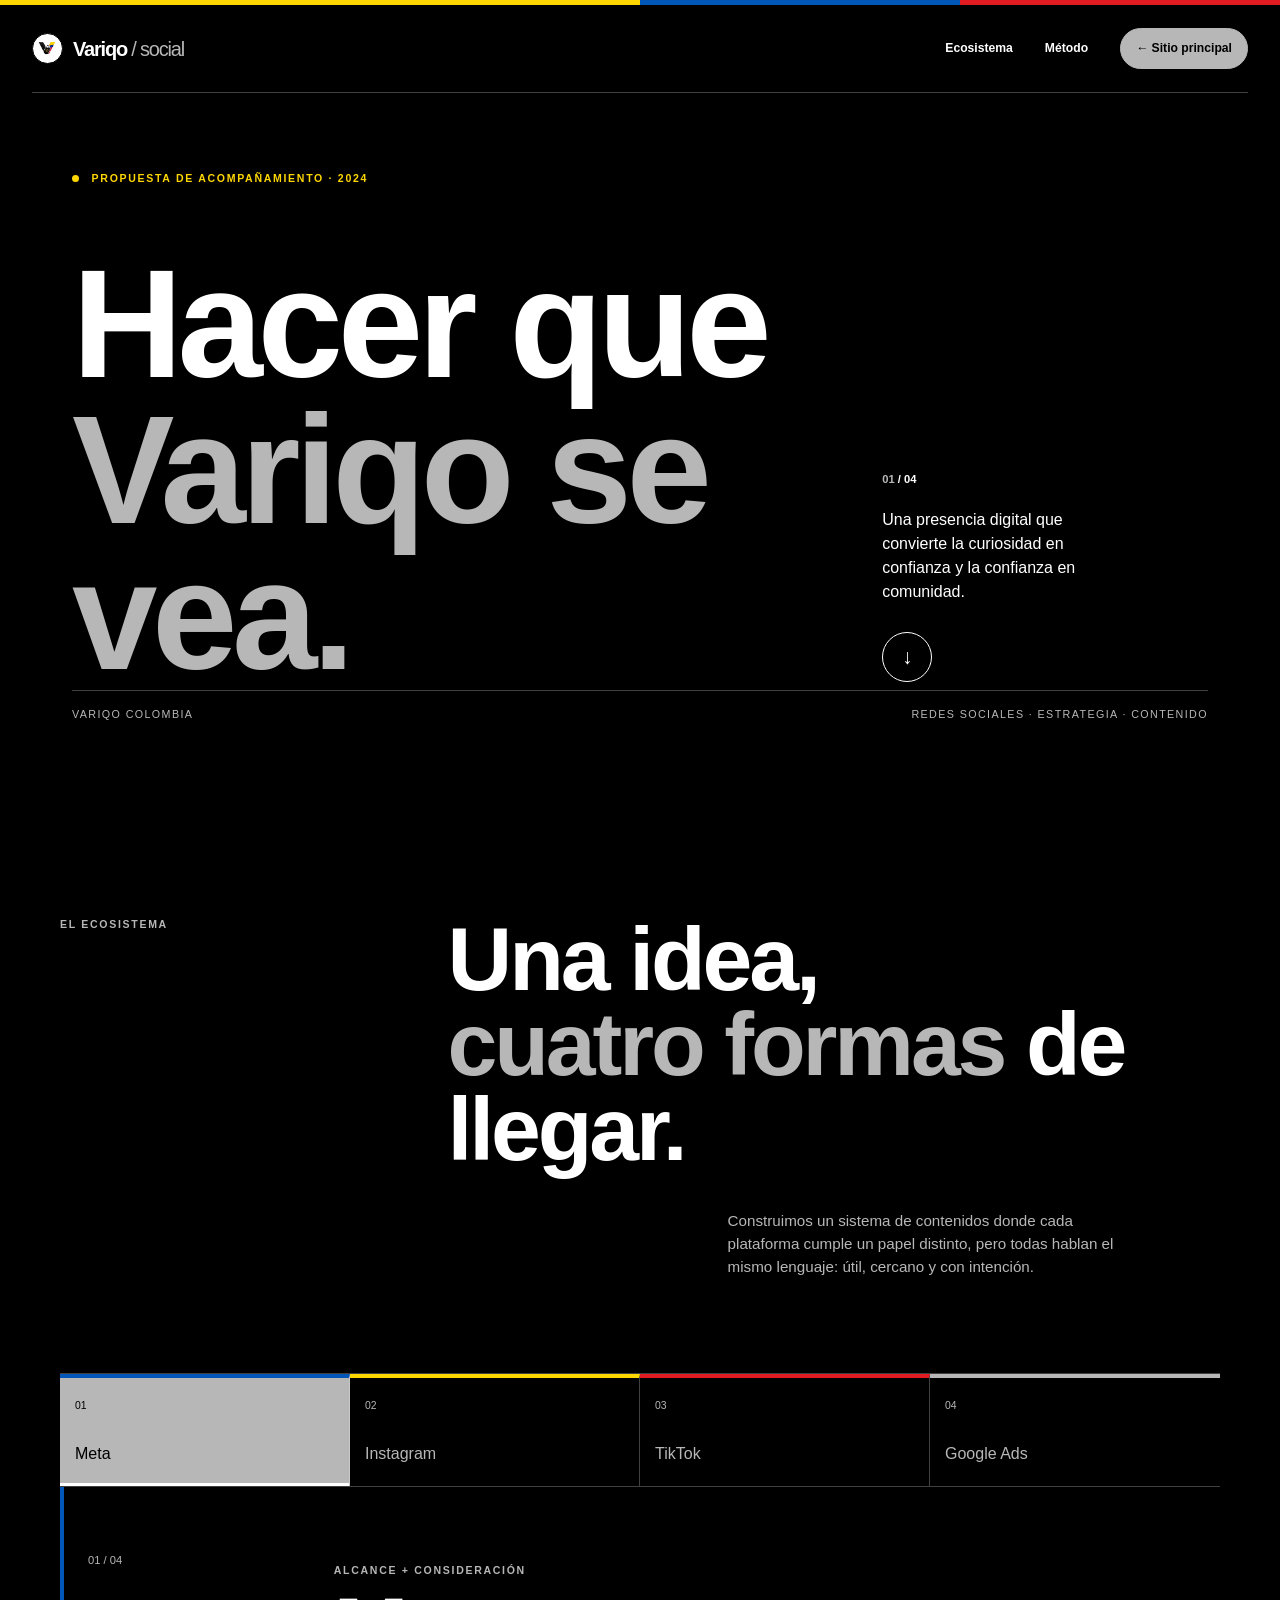
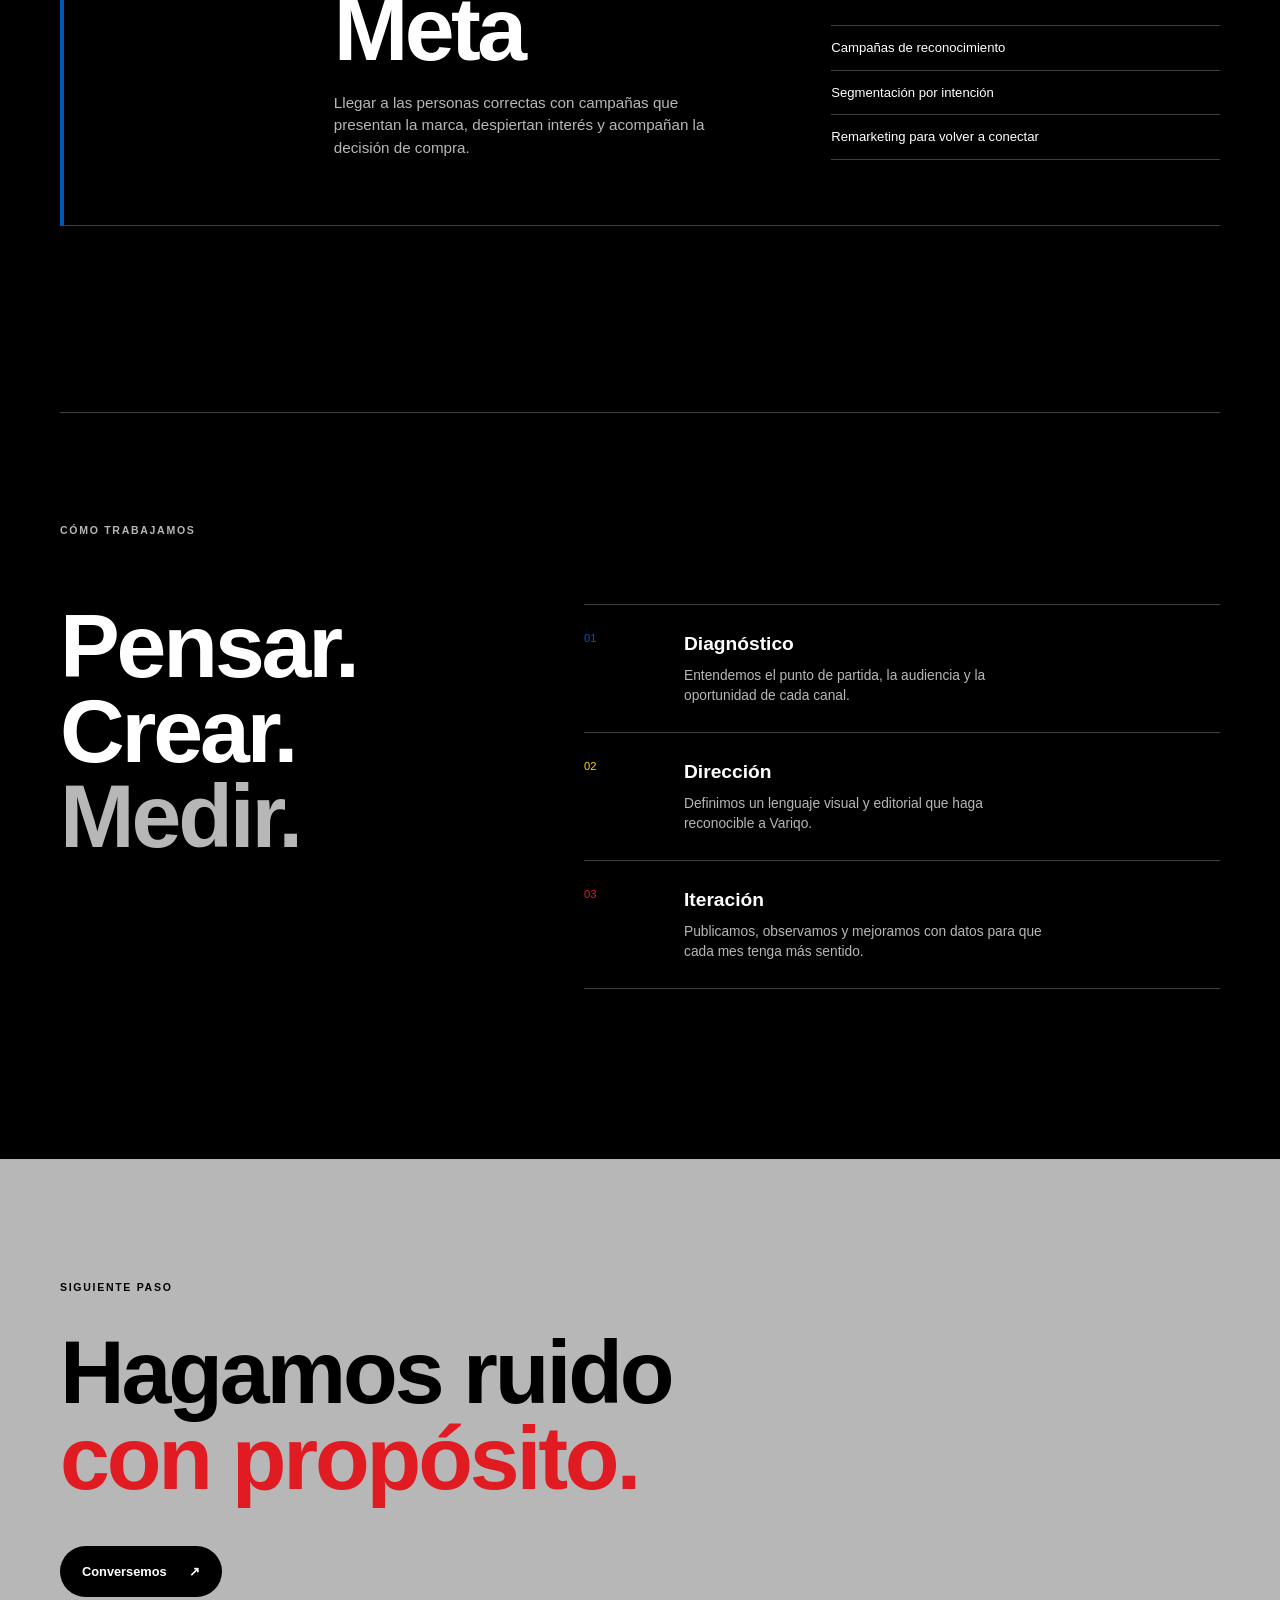
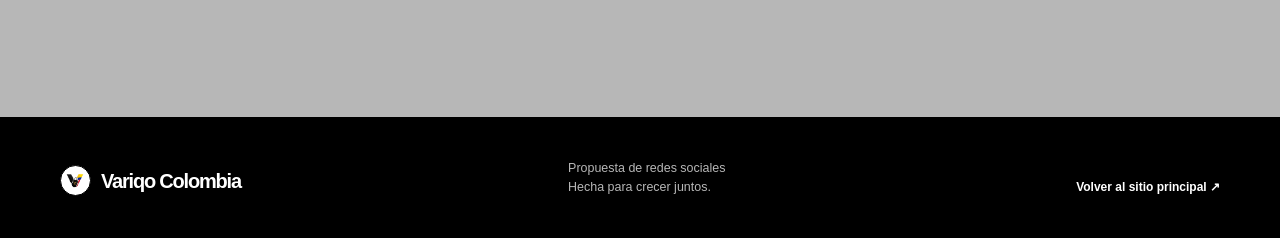
==== propuesta-redes.html @ a7057518 "Revert "Finalize proposal typography" This reverts commit 36be9c412d075347d4b296f5f438fb70871985b2." ====
<!doctype html>
<html lang="es">
  <head>
    <meta charset="UTF-8" />
    <meta name="viewport" content="width=device-width, initial-scale=1.0" />
    <meta name="description" content="Propuesta de redes sociales para Variqo Colombia: una presencia digital conectada, medible y hecha para crecer." />
    <meta name="theme-color" content="#000000" />
    <title>Propuesta de redes | Variqo Colombia</title>
    <link rel="stylesheet" href="propuesta-redes.css" />
  </head>
  <body>
    <header class="proposal-header">
      <a class="proposal-brand" href="index.html" aria-label="Volver a Variqo Colombia">
        <span class="brand-mark" aria-hidden="true"><img src="assets/variqo-logo-clean.png" alt="" /></span>
        <span>Variqo <span class="brand-muted">/ social</span></span>
      </a>
      <nav aria-label="Navegación de la propuesta">
        <a href="#ecosistema">Ecosistema</a>
        <a href="#metodo">Método</a>
        <a class="header-back" href="index.html"><span aria-hidden="true">←</span> Sitio principal</a>
      </nav>
    </header>

    <main>
      <section class="proposal-hero" aria-labelledby="proposal-title">
        <div class="hero-kicker"><span class="dot" aria-hidden="true"></span> Propuesta de acompañamiento · 2024</div>
        <div class="hero-grid">
          <div>
            <h1 id="proposal-title">Hacer que<br /><em>Variqo se vea.</em></h1>
          </div>
          <div class="hero-intro">
            <p class="hero-index">01 <span>/ 04</span></p>
            <p>Una presencia digital que convierte la curiosidad en confianza y la confianza en comunidad.</p>
            <a class="circle-link" href="#ecosistema" aria-label="Ver el ecosistema de canales"><span aria-hidden="true">↓</span></a>
          </div>
        </div>
        <div class="hero-foot">
          <p>Variqo Colombia</p>
          <p>Redes sociales · Estrategia · Contenido</p>
        </div>
      </section>

      <section class="statement section-wrap" id="ecosistema" aria-labelledby="ecosistema-title">
        <div class="section-label">El ecosistema</div>
        <div class="statement-copy">
          <h2 id="ecosistema-title">Una idea,<br /><em>cuatro formas</em> de llegar.</h2>
          <p>Construimos un sistema de contenidos donde cada plataforma cumple un papel distinto, pero todas hablan el mismo lenguaje: útil, cercano y con intención.</p>
        </div>
      </section>

      <section class="platforms section-wrap" aria-label="Canales de comunicación">
        <div class="platform-tabs" role="tablist" aria-label="Selecciona una plataforma">
          <button class="platform-tab is-active" id="tab-meta" role="tab" aria-selected="true" aria-controls="panel-meta" data-platform="meta"><span>01</span> Meta</button>
          <button class="platform-tab" id="tab-instagram" role="tab" aria-selected="false" aria-controls="panel-instagram" data-platform="instagram"><span>02</span> Instagram</button>
          <button class="platform-tab" id="tab-tiktok" role="tab" aria-selected="false" aria-controls="panel-tiktok" data-platform="tiktok"><span>03</span> TikTok</button>
          <button class="platform-tab" id="tab-google" role="tab" aria-selected="false" aria-controls="panel-google" data-platform="google"><span>04</span> Google Ads</button>
        </div>

        <div class="platform-panels">
          <article class="platform-panel is-active" id="panel-meta" role="tabpanel" aria-labelledby="tab-meta" data-panel="meta">
            <div class="panel-number">01 / 04</div>
            <div class="panel-main"><p class="platform-type">Alcance + consideración</p><h3>Meta</h3><p class="panel-description">Llegar a las personas correctas con campañas que presentan la marca, despiertan interés y acompañan la decisión de compra.</p></div>
            <ul class="deliverables"><li>Campañas de reconocimiento</li><li>Segmentación por intención</li><li>Remarketing para volver a conectar</li></ul>
          </article>
          <article class="platform-panel" id="panel-instagram" role="tabpanel" aria-labelledby="tab-instagram" data-panel="instagram" hidden>
            <div class="panel-number">02 / 04</div>
            <div class="panel-main"><p class="platform-type">Identidad + comunidad</p><h3>Instagram</h3><p class="panel-description">Convertir el catálogo en una experiencia visual consistente: piezas que se reconocen, se guardan y se comparten.</p></div>
            <ul class="deliverables"><li>Dirección visual del feed</li><li>Reels y stories con ritmo</li><li>Calendario editorial mensual</li></ul>
          </article>
          <article class="platform-panel" id="panel-tiktok" role="tabpanel" aria-labelledby="tab-tiktok" data-panel="tiktok" hidden>
            <div class="panel-number">03 / 04</div>
            <div class="panel-main"><p class="platform-type">Descubrimiento + cultura</p><h3>TikTok</h3><p class="panel-description">Mostrar el lado más humano y ágil de Variqo con ideas nativas, espontáneas y diseñadas para detener el scroll.</p></div>
            <ul class="deliverables"><li>Conceptos nativos de plataforma</li><li>Guiones breves y hooks</li><li>Lectura de tendencias</li></ul>
          </article>
          <article class="platform-panel" id="panel-google" role="tabpanel" aria-labelledby="tab-google" data-panel="google" hidden>
            <div class="panel-number">04 / 04</div>
            <div class="panel-main"><p class="platform-type">Intención + conversión</p><h3>Google Ads</h3><p class="panel-description">Capturar la demanda cuando ya existe una necesidad y llevarla directamente a la respuesta que Variqo puede ofrecer.</p></div>
            <ul class="deliverables"><li>Campañas de búsqueda</li><li>Palabras clave de alto valor</li><li>Optimización por conversiones</li></ul>
          </article>
        </div>
      </section>

      <section class="method section-wrap" id="metodo" aria-labelledby="method-title">
        <div class="section-label">Cómo trabajamos</div>
        <div class="method-layout">
          <h2 id="method-title">Pensar.<br />Crear.<br /><em>Medir.</em></h2>
          <div class="method-steps">
            <div class="method-step"><span>01</span><div><h3>Diagnóstico</h3><p>Entendemos el punto de partida, la audiencia y la oportunidad de cada canal.</p></div></div>
            <div class="method-step"><span>02</span><div><h3>Dirección</h3><p>Definimos un lenguaje visual y editorial que haga reconocible a Variqo.</p></div></div>
            <div class="method-step"><span>03</span><div><h3>Iteración</h3><p>Publicamos, observamos y mejoramos con datos para que cada mes tenga más sentido.</p></div></div>
          </div>
        </div>
      </section>

      <section class="proposal-cta" aria-labelledby="cta-title">
        <div class="section-wrap cta-inner">
          <p class="section-label">Siguiente paso</p>
          <h2 id="cta-title">Hagamos ruido<br /><em>con propósito.</em></h2>
          <a class="button button-light" href="https://wa.me/573053157688" target="_blank" rel="noopener noreferrer">Conversemos <span aria-hidden="true">↗</span></a>
        </div>
      </section>
    </main>

    <footer class="proposal-footer section-wrap">
      <a class="proposal-brand" href="index.html" aria-label="Volver a Variqo Colombia"><span class="brand-mark" aria-hidden="true"><img src="assets/variqo-logo-clean.png" alt="" /></span><span>Variqo Colombia</span></a>
      <p>Propuesta de redes sociales<br />Hecha para crecer juntos.</p>
      <a class="footer-back" href="index.html">Volver al sitio principal <span aria-hidden="true">↗</span></a>
    </footer>
    <script src="propuesta-redes.js"></script>
  </body>
</html>
---- propuesta-redes.css ----
:root {
  --black: #000000;
  --white: #ffffff;
  --gray: #b7b7b7;
  --blue: #0057b8;
  --yellow: #ffd700;
  --red: #e11b22;
  --line: rgba(255, 255, 255, 0.25);
  --font: "Etna Sans Serif", Arial, Helvetica, sans-serif;
}

* { box-sizing: border-box; }
html { scroll-behavior: smooth; }
body { margin: 0; background: var(--black); color: var(--white); font-family: var(--font); line-height: 1.5; overflow-x: hidden; }
body::before { content: ""; display: block; height: 5px; background: linear-gradient(to right, var(--yellow) 0 50%, var(--blue) 50% 75%, var(--red) 75%); }
a, button { -webkit-tap-highlight-color: transparent; }
a { color: inherit; }
button { font: inherit; }
.section-wrap { width: min(1160px, calc(100% - 64px)); margin: 0 auto; }
.proposal-header { width: min(1240px, calc(100% - 64px)); min-height: 88px; margin: auto; display: flex; justify-content: space-between; align-items: center; border-bottom: 1px solid var(--line); }
.proposal-header nav { display: flex; align-items: center; gap: 32px; font-size: .76rem; font-weight: 700; }
.proposal-header nav a, .proposal-brand, .footer-back { text-decoration: none; }
.proposal-header nav a:not(.header-back):hover, .proposal-header nav a:not(.header-back):focus-visible, .footer-back:hover, .footer-back:focus-visible { color: var(--gray); }
.proposal-brand { display: inline-flex; align-items: center; gap: 10px; font-size: 1.25rem; font-weight: 700; letter-spacing: -.06em; }
.brand-muted { color: var(--gray); font-weight: 400; }
.brand-mark { width: 31px; height: 31px; padding: 3px; display: grid; place-items: center; border: 1px solid var(--black); border-radius: 50%; background: var(--white); overflow: hidden; }
.brand-mark img { width: 100%; height: 100%; object-fit: contain; }
.header-back { padding: 10px 15px; border: 1px solid var(--gray); border-radius: 999px; color: var(--black); background: var(--gray); }
.header-back:hover, .header-back:focus-visible { background: var(--white); border-color: var(--white); }
.proposal-hero { width: min(1240px, calc(100% - 64px)); min-height: 650px; margin: auto; padding: 78px 40px 30px; display: flex; flex-direction: column; justify-content: space-between; }
.hero-kicker, .section-label, .platform-type { text-transform: uppercase; letter-spacing: .16em; font-size: .66rem; font-weight: 700; color: var(--gray); }
.hero-kicker { color: var(--yellow); }
.dot { width: 7px; height: 7px; display: inline-block; margin-right: 8px; background: var(--yellow); border-radius: 50%; }
.hero-grid { display: grid; grid-template-columns: 1.4fr .6fr; align-items: end; gap: 50px; margin-top: 65px; }
h1, h2, h3, .platform-tabs { font-family: var(--font); }
h1, h2 { margin: 0; font-weight: 700; letter-spacing: -.035em; line-height: .95; }
h1 { font-size: clamp(4.6rem, 12vw, 10rem); }
h1 em, h2 em { color: var(--gray); font-style: normal; }
.hero h1 em { color: var(--yellow); }
.hero-intro { max-width: 240px; padding-bottom: 8px; }
.hero-index { color: var(--gray); font-size: .7rem; font-weight: 700; margin: 0 0 20px; }
.hero-index span { color: var(--white); }
.hero-intro > p:not(.hero-index) { font-size: 1rem; margin: 0 0 28px; }
.circle-link { width: 50px; height: 50px; display: grid; place-items: center; border: 1px solid var(--white); border-radius: 50%; font-size: 1.3rem; text-decoration: none; transition: background .2s, color .2s, transform .2s; }
.circle-link:hover, .circle-link:focus-visible { background: var(--white); color: var(--black); transform: translateY(3px); }
.hero-foot { display: flex; justify-content: space-between; border-top: 1px solid var(--line); padding-top: 15px; color: var(--gray); font-size: .67rem; text-transform: uppercase; letter-spacing: .13em; }
.hero-foot p { margin: 0; }
.statement { display: grid; grid-template-columns: .45fr 1fr; gap: 40px; padding-top: 165px; padding-bottom: 95px; }
.statement-copy { max-width: 680px; }
h2 { font-size: clamp(3.5rem, 7vw, 6.4rem); }
.statement-copy > p { max-width: 400px; margin: 38px 0 0 auto; color: var(--gray); font-size: .95rem; }
.platforms { padding-bottom: 155px; }
.platform-tabs { display: grid; grid-template-columns: repeat(4, 1fr); border-top: 1px solid var(--line); border-bottom: 1px solid var(--line); }
.platform-tab { padding: 20px 15px; border: 0; border-right: 1px solid var(--line); border-top: 4px solid var(--gray); background: transparent; color: var(--gray); text-align: left; cursor: pointer; transition: background .2s, color .2s; }
.platform-tab:nth-child(1) { border-top-color: var(--blue); }
.platform-tab:nth-child(2) { border-top-color: var(--yellow); }
.platform-tab:nth-child(3) { border-top-color: var(--red); }
.platform-tab:last-child { border-right: 0; }
.platform-tab span { display: block; margin-bottom: 28px; font-size: .65rem; }
.platform-tab:hover, .platform-tab:focus-visible, .platform-tab.is-active { color: var(--black); background: var(--gray); }
.platform-tab.is-active { box-shadow: inset 0 -3px var(--white); }
.platform-panels { min-height: 370px; }
.platform-panel { display: grid; grid-template-columns: .45fr 1fr .85fr; gap: 40px; padding: 65px 0; border-bottom: 1px solid var(--line); border-left: 4px solid var(--gray); padding-left: 24px; animation: panel-in .35s ease both; }
.platform-panel[data-panel="meta"] { border-left-color: var(--blue); }
.platform-panel[data-panel="instagram"] { border-left-color: var(--yellow); }
.platform-panel[data-panel="tiktok"] { border-left-color: var(--red); }
@keyframes panel-in { from { opacity: 0; transform: translateY(10px); } to { opacity: 1; transform: translateY(0); } }
.panel-number { color: var(--gray); font-size: .7rem; }
.panel-main h3 { margin: 8px 0 22px; font-size: clamp(3.5rem, 7vw, 6.5rem); letter-spacing: -.04em; line-height: .9; }
.panel-description { max-width: 400px; margin: 0; color: var(--gray); font-size: .95rem; }
.deliverables { align-self: end; margin: 0; padding: 0; list-style: none; font-size: .82rem; }
.deliverables li { border-top: 1px solid var(--line); padding: 12px 0; }
.deliverables li:last-child { border-bottom: 1px solid var(--line); }
.method { padding: 110px 0 170px; border-top: 1px solid var(--line); }
.method-layout { display: grid; grid-template-columns: .8fr 1.2fr; gap: 100px; margin-top: 65px; }
.method-steps { border-top: 1px solid var(--line); }
.method-step { display: grid; grid-template-columns: 80px 1fr; gap: 20px; padding: 25px 0; border-bottom: 1px solid var(--line); }
.method-step:nth-child(1) > span { color: var(--blue); }
.method-step:nth-child(2) > span { color: var(--yellow); }
.method-step:nth-child(3) > span { color: var(--red); }
.method-step > span { color: var(--gray); font-size: .7rem; }
.method-step h3 { margin: 0 0 7px; font-size: 1.2rem; }
.method-step p { max-width: 360px; margin: 0; color: var(--gray); font-size: .86rem; }
.proposal-cta { background: var(--gray); color: var(--black); padding: 110px 0 120px; }
.proposal-cta .section-label { color: var(--black); }
.cta-inner h2 { margin: 35px 0 45px; }
.cta-inner h2 em { color: var(--red); }
.button { display: inline-flex; gap: 22px; align-items: center; padding: 16px 22px; border-radius: 999px; font-size: .8rem; font-weight: 700; text-decoration: none; transition: background .2s, transform .2s; }
.button:hover, .button:focus-visible { transform: translateY(-3px); }
.button-light { background: var(--black); color: var(--white); }
.button-light:hover, .button-light:focus-visible { background: var(--white); color: var(--black); }
.proposal-footer { display: grid; grid-template-columns: 1fr 1fr auto; gap: 30px; align-items: end; padding-top: 42px; padding-bottom: 42px; }
.proposal-footer p { margin: 0; color: var(--gray); font-size: .78rem; }
.footer-back { font-size: .75rem; font-weight: 700; }
:focus-visible { outline: 2px solid var(--white); outline-offset: 4px; }
[hidden] { display: none; }
@media (prefers-reduced-motion: reduce) { html { scroll-behavior: auto; } *, *::before, *::after { animation-duration: .01ms !important; transition-duration: .01ms !important; } }
@media (max-width: 800px) {
  .section-wrap, .proposal-header, .proposal-hero { width: min(100% - 40px, 600px); }
  .proposal-header { min-height: 76px; }
  .proposal-header nav a:not(.header-back) { display: none; }
  .proposal-hero { min-height: 590px; padding: 55px 0 25px; }
  .hero-grid, .statement, .method-layout { grid-template-columns: 1fr; gap: 45px; }
  .hero-grid { margin-top: 55px; }
  .hero-intro { max-width: 330px; }
  .statement { padding-top: 110px; padding-bottom: 70px; }
  .statement-copy > p { margin-left: 0; }
  .platforms { padding-bottom: 100px; }
  .platform-tabs { grid-template-columns: repeat(2, 1fr); }
  .platform-tab:nth-child(2) { border-right: 0; }
  .platform-tab:nth-child(-n+2) { border-bottom: 1px solid var(--line); }
  .platform-panel { grid-template-columns: 1fr; gap: 28px; padding: 45px 0; }
  .panel-main h3 { margin-bottom: 18px; }
  .method { padding: 80px 0 110px; }
  .method-layout { margin-top: 45px; }
  .proposal-cta { padding: 80px 0; }
  .proposal-footer { grid-template-columns: 1fr; gap: 22px; }
}
@media (max-width: 460px) {
  h1 { font-size: clamp(3.9rem, 20vw, 6rem); }
  h2 { font-size: clamp(3rem, 15vw, 5rem); }
  .hero-foot { display: block; }
  .hero-foot p + p { margin-top: 8px; }
  .platform-tab { padding: 15px 10px; font-size: .9rem; }
  .platform-tab span { margin-bottom: 18px; }
}
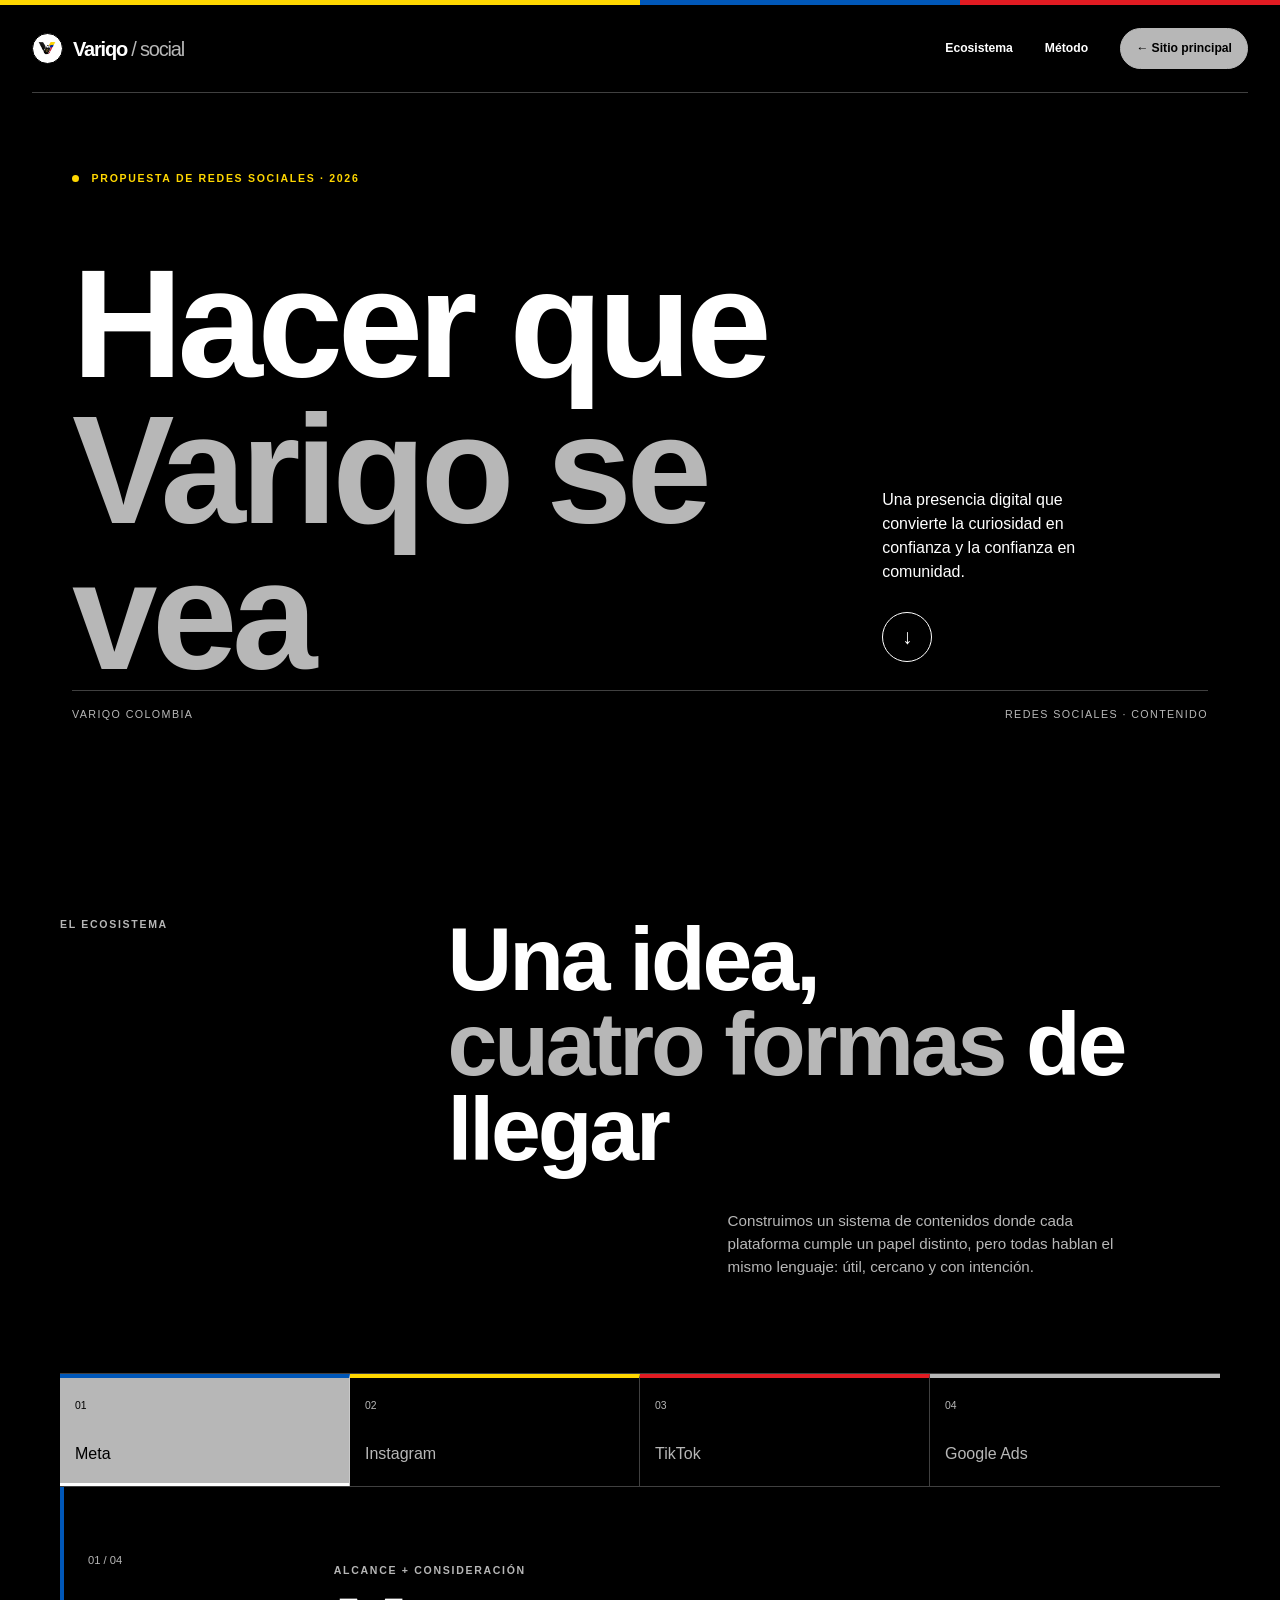
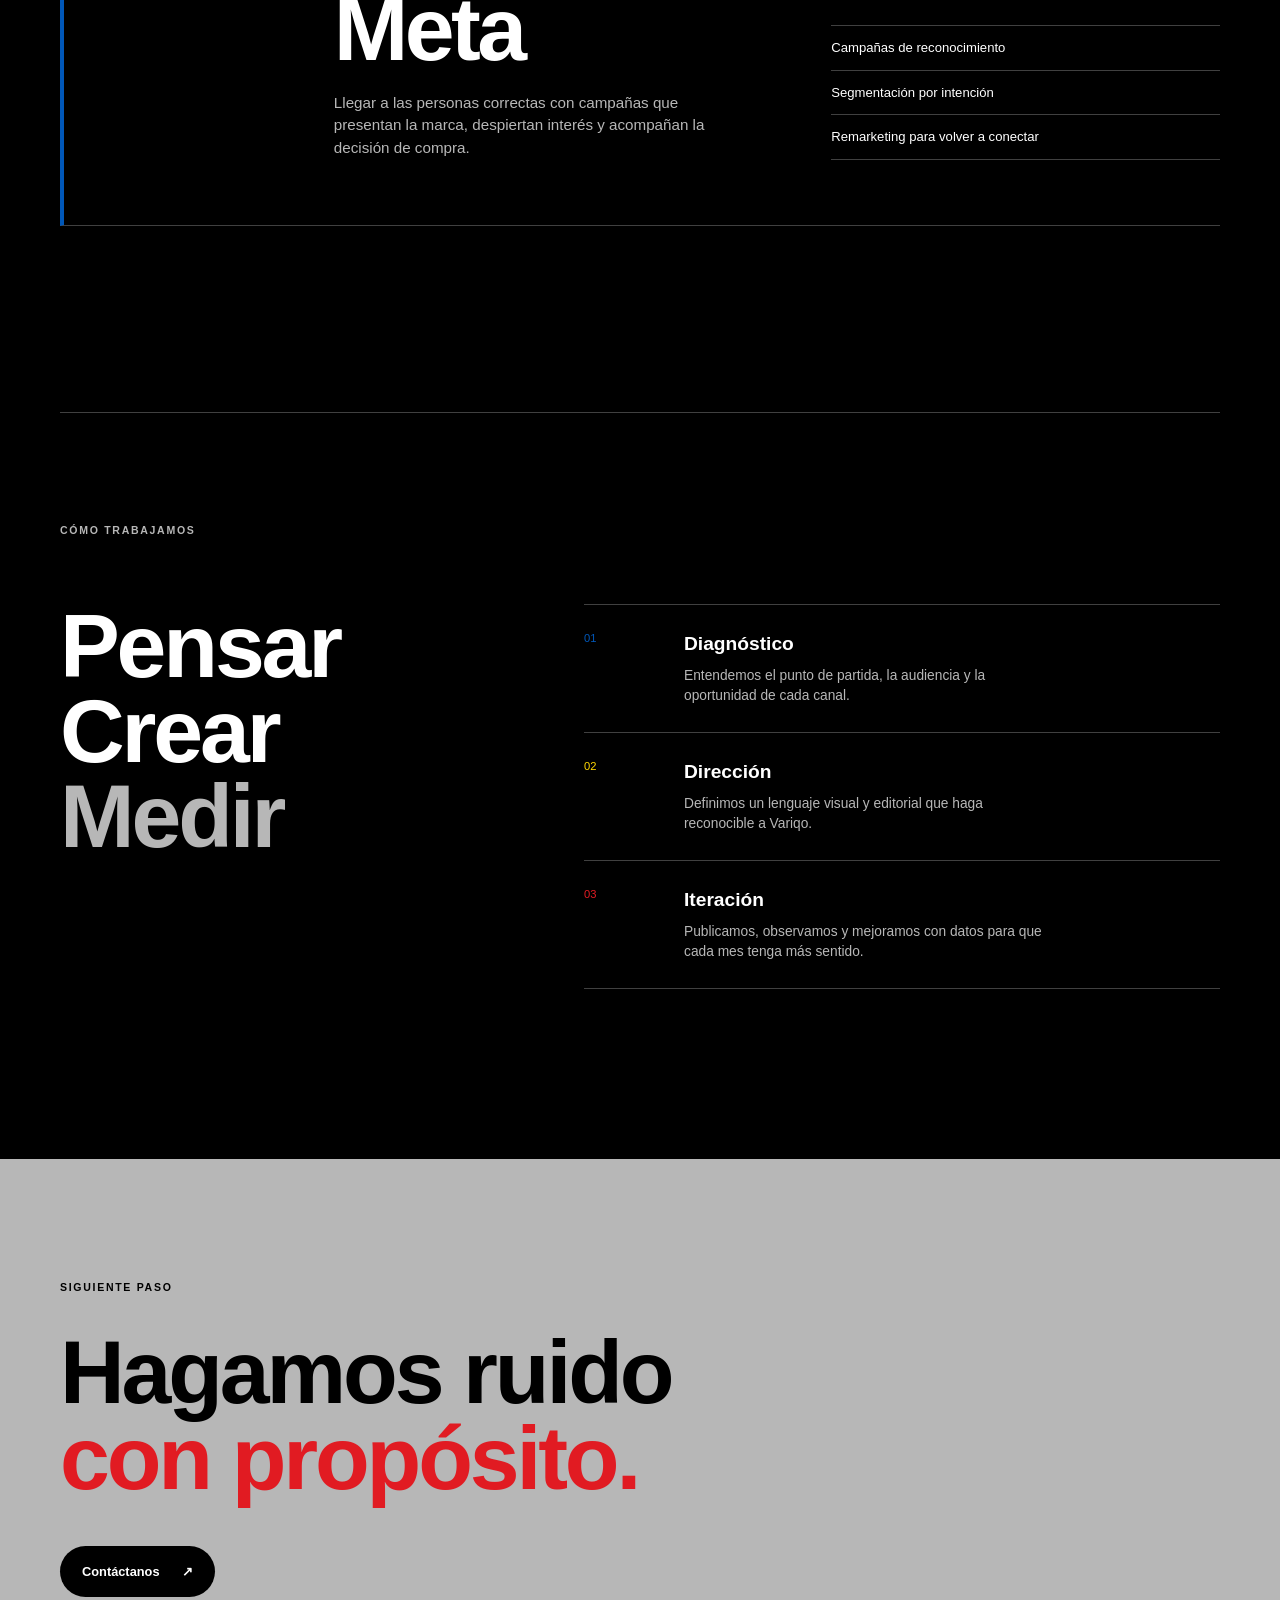
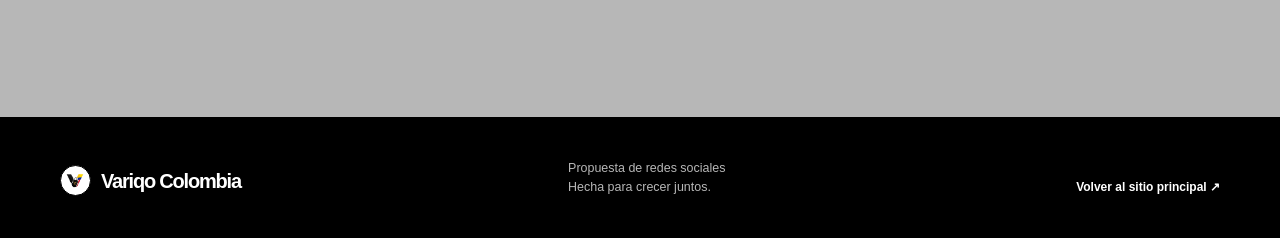
==== commit 15840b7a: "Update proposal details and text formatting" ====
--- a/propuesta-redes.html
+++ b/propuesta-redes.html
@@ -23,27 +23,27 @@
 
     <main>
       <section class="proposal-hero" aria-labelledby="proposal-title">
-        <div class="hero-kicker"><span class="dot" aria-hidden="true"></span> Propuesta de acompañamiento · 2024</div>
+        <div class="hero-kicker"><span class="dot" aria-hidden="true"></span> Propuesta de redes sociales · 2026</div>
         <div class="hero-grid">
           <div>
-            <h1 id="proposal-title">Hacer que<br /><em>Variqo se vea.</em></h1>
+            <h1 id="proposal-title">Hacer que<br /><em>Variqo se vea</em></h1>
           </div>
           <div class="hero-intro">
-            <p class="hero-index">01 <span>/ 04</span></p>
+            <p class="hero-index"><span> </span></p>
             <p>Una presencia digital que convierte la curiosidad en confianza y la confianza en comunidad.</p>
             <a class="circle-link" href="#ecosistema" aria-label="Ver el ecosistema de canales"><span aria-hidden="true">↓</span></a>
           </div>
         </div>
         <div class="hero-foot">
           <p>Variqo Colombia</p>
-          <p>Redes sociales · Estrategia · Contenido</p>
+          <p>Redes sociales · Contenido</p>
         </div>
       </section>
 
       <section class="statement section-wrap" id="ecosistema" aria-labelledby="ecosistema-title">
         <div class="section-label">El ecosistema</div>
         <div class="statement-copy">
-          <h2 id="ecosistema-title">Una idea,<br /><em>cuatro formas</em> de llegar.</h2>
+          <h2 id="ecosistema-title">Una idea,<br /><em>cuatro formas</em> de llegar</h2>
           <p>Construimos un sistema de contenidos donde cada plataforma cumple un papel distinto, pero todas hablan el mismo lenguaje: útil, cercano y con intención.</p>
         </div>
       </section>
@@ -83,7 +83,7 @@
       <section class="method section-wrap" id="metodo" aria-labelledby="method-title">
         <div class="section-label">Cómo trabajamos</div>
         <div class="method-layout">
-          <h2 id="method-title">Pensar.<br />Crear.<br /><em>Medir.</em></h2>
+          <h2 id="method-title">Pensar<br />Crear<br /><em>Medir</em></h2>
           <div class="method-steps">
             <div class="method-step"><span>01</span><div><h3>Diagnóstico</h3><p>Entendemos el punto de partida, la audiencia y la oportunidad de cada canal.</p></div></div>
             <div class="method-step"><span>02</span><div><h3>Dirección</h3><p>Definimos un lenguaje visual y editorial que haga reconocible a Variqo.</p></div></div>
@@ -96,7 +96,7 @@
         <div class="section-wrap cta-inner">
           <p class="section-label">Siguiente paso</p>
           <h2 id="cta-title">Hagamos ruido<br /><em>con propósito.</em></h2>
-          <a class="button button-light" href="https://wa.me/573053157688" target="_blank" rel="noopener noreferrer">Conversemos <span aria-hidden="true">↗</span></a>
+          <a class="button button-light" href="https://wa.me/573053157688" target="_blank" rel="noopener noreferrer">Contáctanos <span aria-hidden="true">↗</span></a>
         </div>
       </section>
     </main>
--- a/propuesta-redes.css
+++ b/propuesta-redes.css
@@ -6,12 +6,13 @@
   --yellow: #ffd700;
   --red: #e11b22;
   --line: rgba(255, 255, 255, 0.25);
-  --font: "Etna Sans Serif", Arial, Helvetica, sans-serif;
+  --font-brand: "Etna Sans Serif", Arial, Helvetica, sans-serif;
+  --font-body: "Etna Sans Serif", Arial, Helvetica, sans-serif;
 }
 
 * { box-sizing: border-box; }
 html { scroll-behavior: smooth; }
-body { margin: 0; background: var(--black); color: var(--white); font-family: var(--font); line-height: 1.5; overflow-x: hidden; }
+body { margin: 0; background: var(--black); color: var(--white); font-family: var(--font-body); line-height: 1.5; overflow-x: hidden; }
 body::before { content: ""; display: block; height: 5px; background: linear-gradient(to right, var(--yellow) 0 50%, var(--blue) 50% 75%, var(--red) 75%); }
 a, button { -webkit-tap-highlight-color: transparent; }
 a { color: inherit; }
@@ -32,12 +33,12 @@
 .hero-kicker { color: var(--yellow); }
 .dot { width: 7px; height: 7px; display: inline-block; margin-right: 8px; background: var(--yellow); border-radius: 50%; }
 .hero-grid { display: grid; grid-template-columns: 1.4fr .6fr; align-items: end; gap: 50px; margin-top: 65px; }
-h1, h2, h3, .platform-tabs { font-family: var(--font); }
+h1, h2, h3, .platform-tabs { font-family: var(--font-brand); }
 h1, h2 { margin: 0; font-weight: 700; letter-spacing: -.035em; line-height: .95; }
 h1 { font-size: clamp(4.6rem, 12vw, 10rem); }
 h1 em, h2 em { color: var(--gray); font-style: normal; }
 .hero h1 em { color: var(--yellow); }
-.hero-intro { max-width: 240px; padding-bottom: 8px; }
+.hero-intro { max-width: 240px; padding-bottom: 28px; }
 .hero-index { color: var(--gray); font-size: .7rem; font-weight: 700; margin: 0 0 20px; }
 .hero-index span { color: var(--white); }
 .hero-intro > p:not(.hero-index) { font-size: 1rem; margin: 0 0 28px; }
@@ -102,7 +103,7 @@
   .proposal-hero { min-height: 590px; padding: 55px 0 25px; }
   .hero-grid, .statement, .method-layout { grid-template-columns: 1fr; gap: 45px; }
   .hero-grid { margin-top: 55px; }
-  .hero-intro { max-width: 330px; }
+  .hero-intro { max-width: 330px; padding-bottom: 28px; }
   .statement { padding-top: 110px; padding-bottom: 70px; }
   .statement-copy > p { margin-left: 0; }
   .platforms { padding-bottom: 100px; }
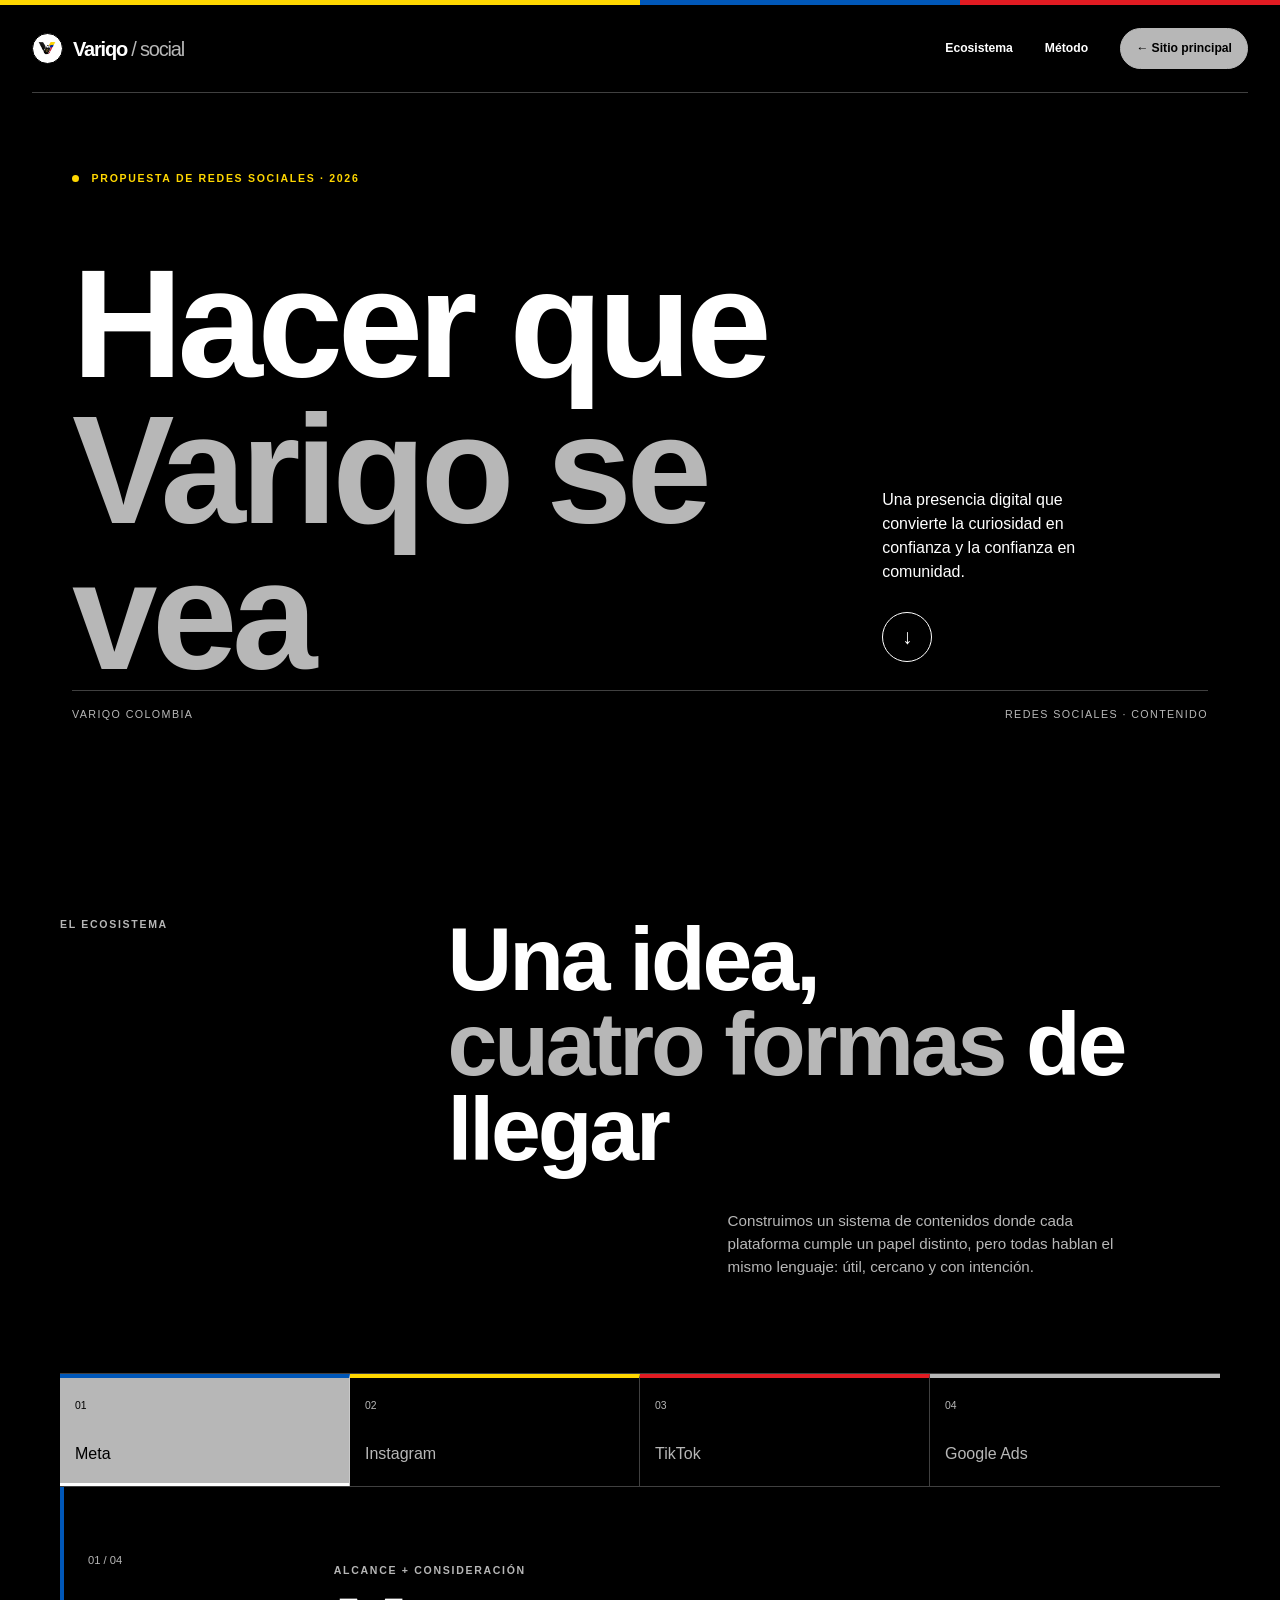
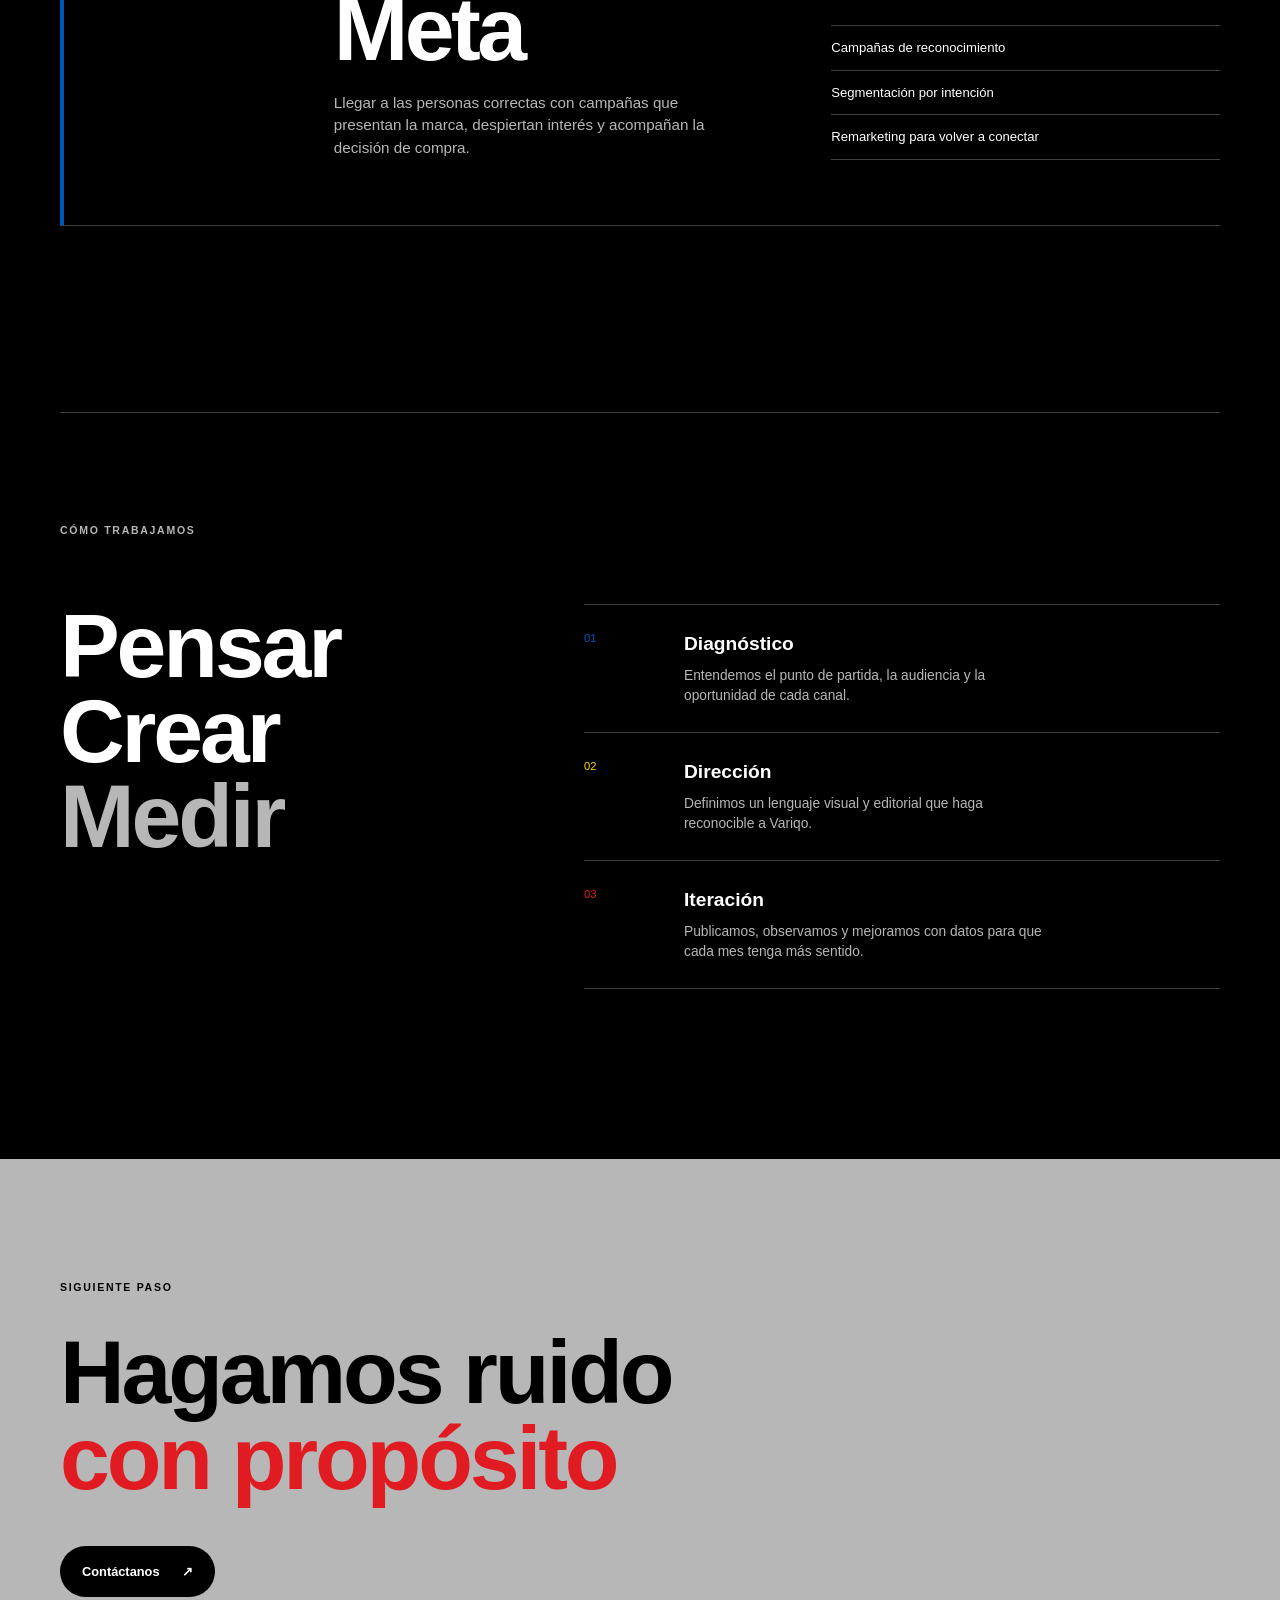
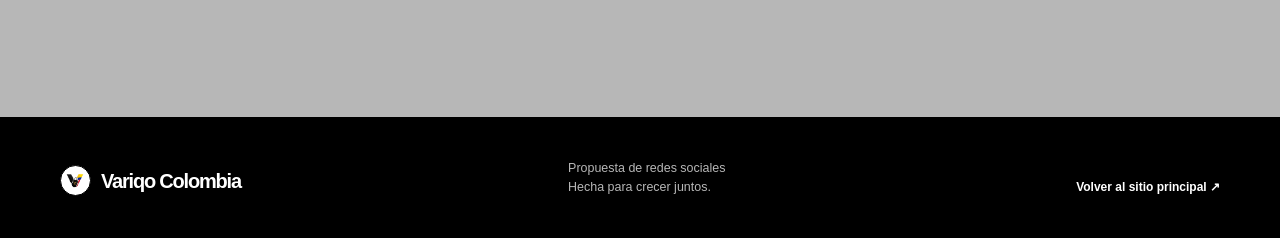
==== commit 854c0cf7: "Fix heading formatting in proposal section" ====
--- a/propuesta-redes.html
+++ b/propuesta-redes.html
@@ -95,7 +95,7 @@
       <section class="proposal-cta" aria-labelledby="cta-title">
         <div class="section-wrap cta-inner">
           <p class="section-label">Siguiente paso</p>
-          <h2 id="cta-title">Hagamos ruido<br /><em>con propósito.</em></h2>
+          <h2 id="cta-title">Hagamos ruido<br /><em>con propósito</em></h2>
           <a class="button button-light" href="https://wa.me/573053157688" target="_blank" rel="noopener noreferrer">Contáctanos <span aria-hidden="true">↗</span></a>
         </div>
       </section>
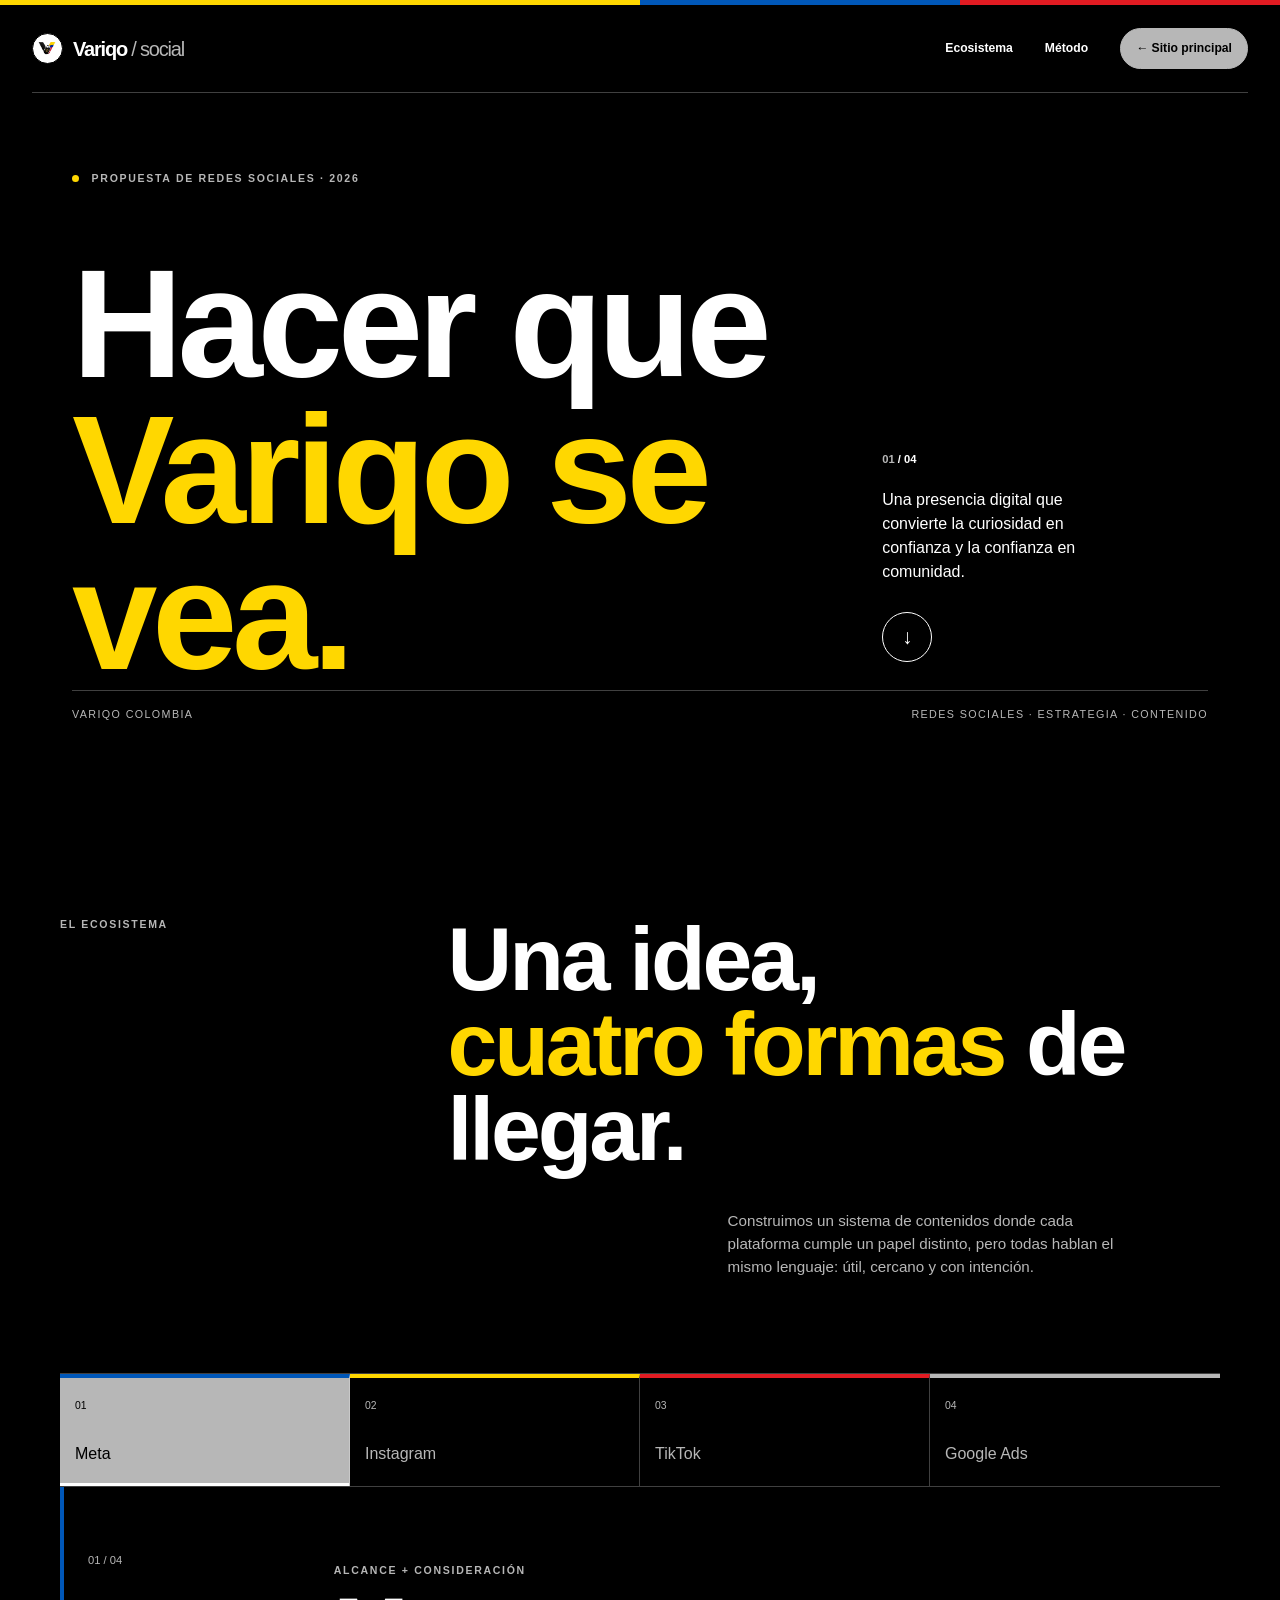
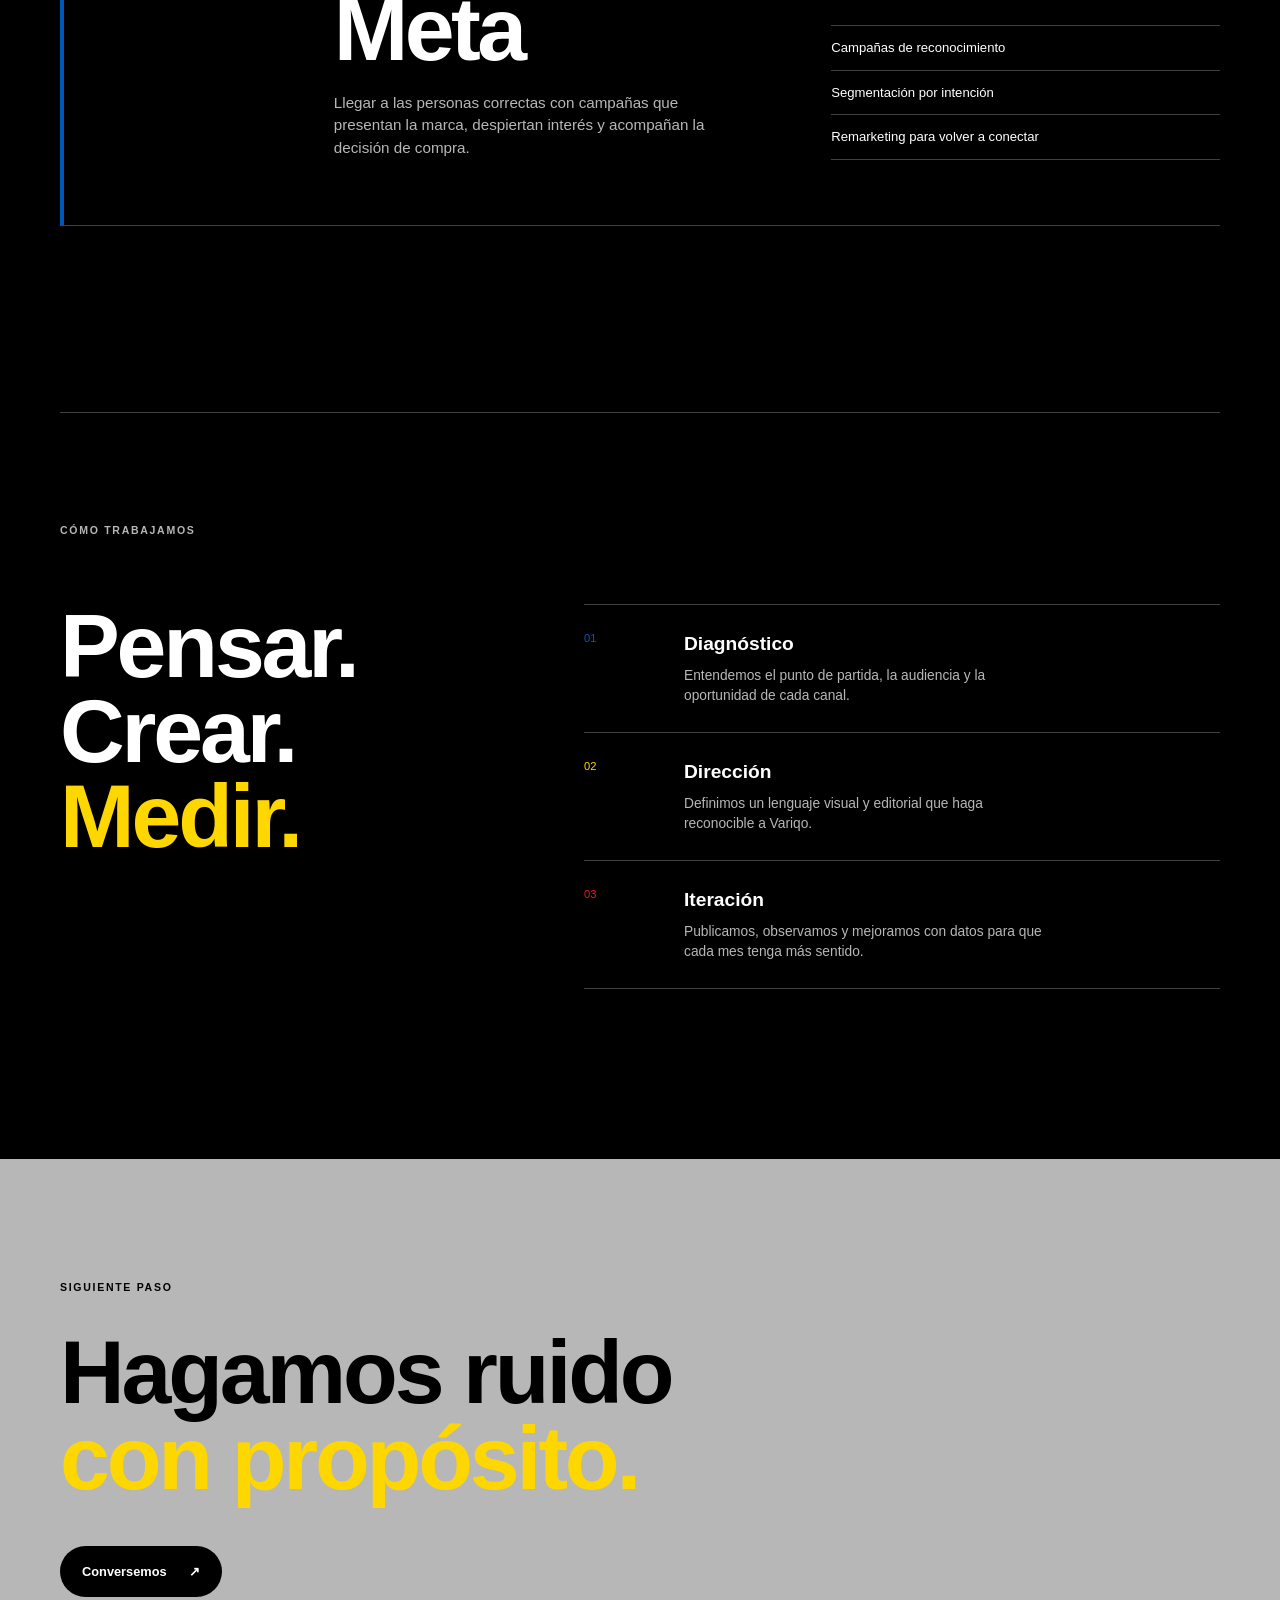
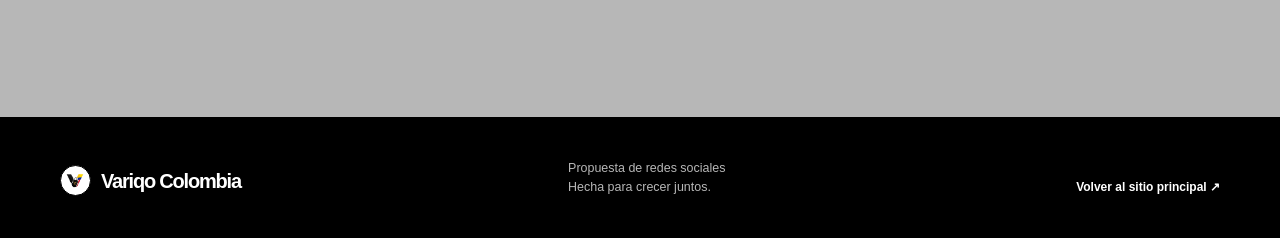
==== commit cf16e98f: "Adjust proposal accent colors Co-authored-by: Copilot App <223556219+Copilot@users.noreply.github.co" ====
--- a/propuesta-redes.html
+++ b/propuesta-redes.html
@@ -26,24 +26,24 @@
         <div class="hero-kicker"><span class="dot" aria-hidden="true"></span> Propuesta de redes sociales · 2026</div>
         <div class="hero-grid">
           <div>
-            <h1 id="proposal-title">Hacer que<br /><em>Variqo se vea</em></h1>
+            <h1 id="proposal-title">Hacer que<br /><em>Variqo se vea.</em></h1>
           </div>
           <div class="hero-intro">
-            <p class="hero-index"><span> </span></p>
+            <p class="hero-index">01 <span>/ 04</span></p>
             <p>Una presencia digital que convierte la curiosidad en confianza y la confianza en comunidad.</p>
             <a class="circle-link" href="#ecosistema" aria-label="Ver el ecosistema de canales"><span aria-hidden="true">↓</span></a>
           </div>
         </div>
         <div class="hero-foot">
           <p>Variqo Colombia</p>
-          <p>Redes sociales · Contenido</p>
+          <p>Redes sociales · Estrategia · Contenido</p>
         </div>
       </section>
 
       <section class="statement section-wrap" id="ecosistema" aria-labelledby="ecosistema-title">
         <div class="section-label">El ecosistema</div>
         <div class="statement-copy">
-          <h2 id="ecosistema-title">Una idea,<br /><em>cuatro formas</em> de llegar</h2>
+          <h2 id="ecosistema-title">Una idea,<br /><em>cuatro formas</em> de llegar.</h2>
           <p>Construimos un sistema de contenidos donde cada plataforma cumple un papel distinto, pero todas hablan el mismo lenguaje: útil, cercano y con intención.</p>
         </div>
       </section>
@@ -83,7 +83,7 @@
       <section class="method section-wrap" id="metodo" aria-labelledby="method-title">
         <div class="section-label">Cómo trabajamos</div>
         <div class="method-layout">
-          <h2 id="method-title">Pensar<br />Crear<br /><em>Medir</em></h2>
+          <h2 id="method-title">Pensar.<br />Crear.<br /><em>Medir.</em></h2>
           <div class="method-steps">
             <div class="method-step"><span>01</span><div><h3>Diagnóstico</h3><p>Entendemos el punto de partida, la audiencia y la oportunidad de cada canal.</p></div></div>
             <div class="method-step"><span>02</span><div><h3>Dirección</h3><p>Definimos un lenguaje visual y editorial que haga reconocible a Variqo.</p></div></div>
@@ -95,8 +95,8 @@
       <section class="proposal-cta" aria-labelledby="cta-title">
         <div class="section-wrap cta-inner">
           <p class="section-label">Siguiente paso</p>
-          <h2 id="cta-title">Hagamos ruido<br /><em>con propósito</em></h2>
-          <a class="button button-light" href="https://wa.me/573053157688" target="_blank" rel="noopener noreferrer">Contáctanos <span aria-hidden="true">↗</span></a>
+          <h2 id="cta-title">Hagamos ruido<br /><em>con propósito.</em></h2>
+          <a class="button button-light" href="https://wa.me/573053157688" target="_blank" rel="noopener noreferrer">Conversemos <span aria-hidden="true">↗</span></a>
         </div>
       </section>
     </main>
--- a/propuesta-redes.css
+++ b/propuesta-redes.css
@@ -30,13 +30,13 @@
 .header-back:hover, .header-back:focus-visible { background: var(--white); border-color: var(--white); }
 .proposal-hero { width: min(1240px, calc(100% - 64px)); min-height: 650px; margin: auto; padding: 78px 40px 30px; display: flex; flex-direction: column; justify-content: space-between; }
 .hero-kicker, .section-label, .platform-type { text-transform: uppercase; letter-spacing: .16em; font-size: .66rem; font-weight: 700; color: var(--gray); }
-.hero-kicker { color: var(--yellow); }
+.hero-kicker { color: var(--gray); }
 .dot { width: 7px; height: 7px; display: inline-block; margin-right: 8px; background: var(--yellow); border-radius: 50%; }
 .hero-grid { display: grid; grid-template-columns: 1.4fr .6fr; align-items: end; gap: 50px; margin-top: 65px; }
 h1, h2, h3, .platform-tabs { font-family: var(--font-brand); }
 h1, h2 { margin: 0; font-weight: 700; letter-spacing: -.035em; line-height: .95; }
 h1 { font-size: clamp(4.6rem, 12vw, 10rem); }
-h1 em, h2 em { color: var(--gray); font-style: normal; }
+h1 em, h2 em { color: var(--yellow); font-style: normal; }
 .hero h1 em { color: var(--yellow); }
 .hero-intro { max-width: 240px; padding-bottom: 28px; }
 .hero-index { color: var(--gray); font-size: .7rem; font-weight: 700; margin: 0 0 20px; }
@@ -85,7 +85,7 @@
 .proposal-cta { background: var(--gray); color: var(--black); padding: 110px 0 120px; }
 .proposal-cta .section-label { color: var(--black); }
 .cta-inner h2 { margin: 35px 0 45px; }
-.cta-inner h2 em { color: var(--red); }
+.cta-inner h2 em { color: var(--yellow); }
 .button { display: inline-flex; gap: 22px; align-items: center; padding: 16px 22px; border-radius: 999px; font-size: .8rem; font-weight: 700; text-decoration: none; transition: background .2s, transform .2s; }
 .button:hover, .button:focus-visible { transform: translateY(-3px); }
 .button-light { background: var(--black); color: var(--white); }
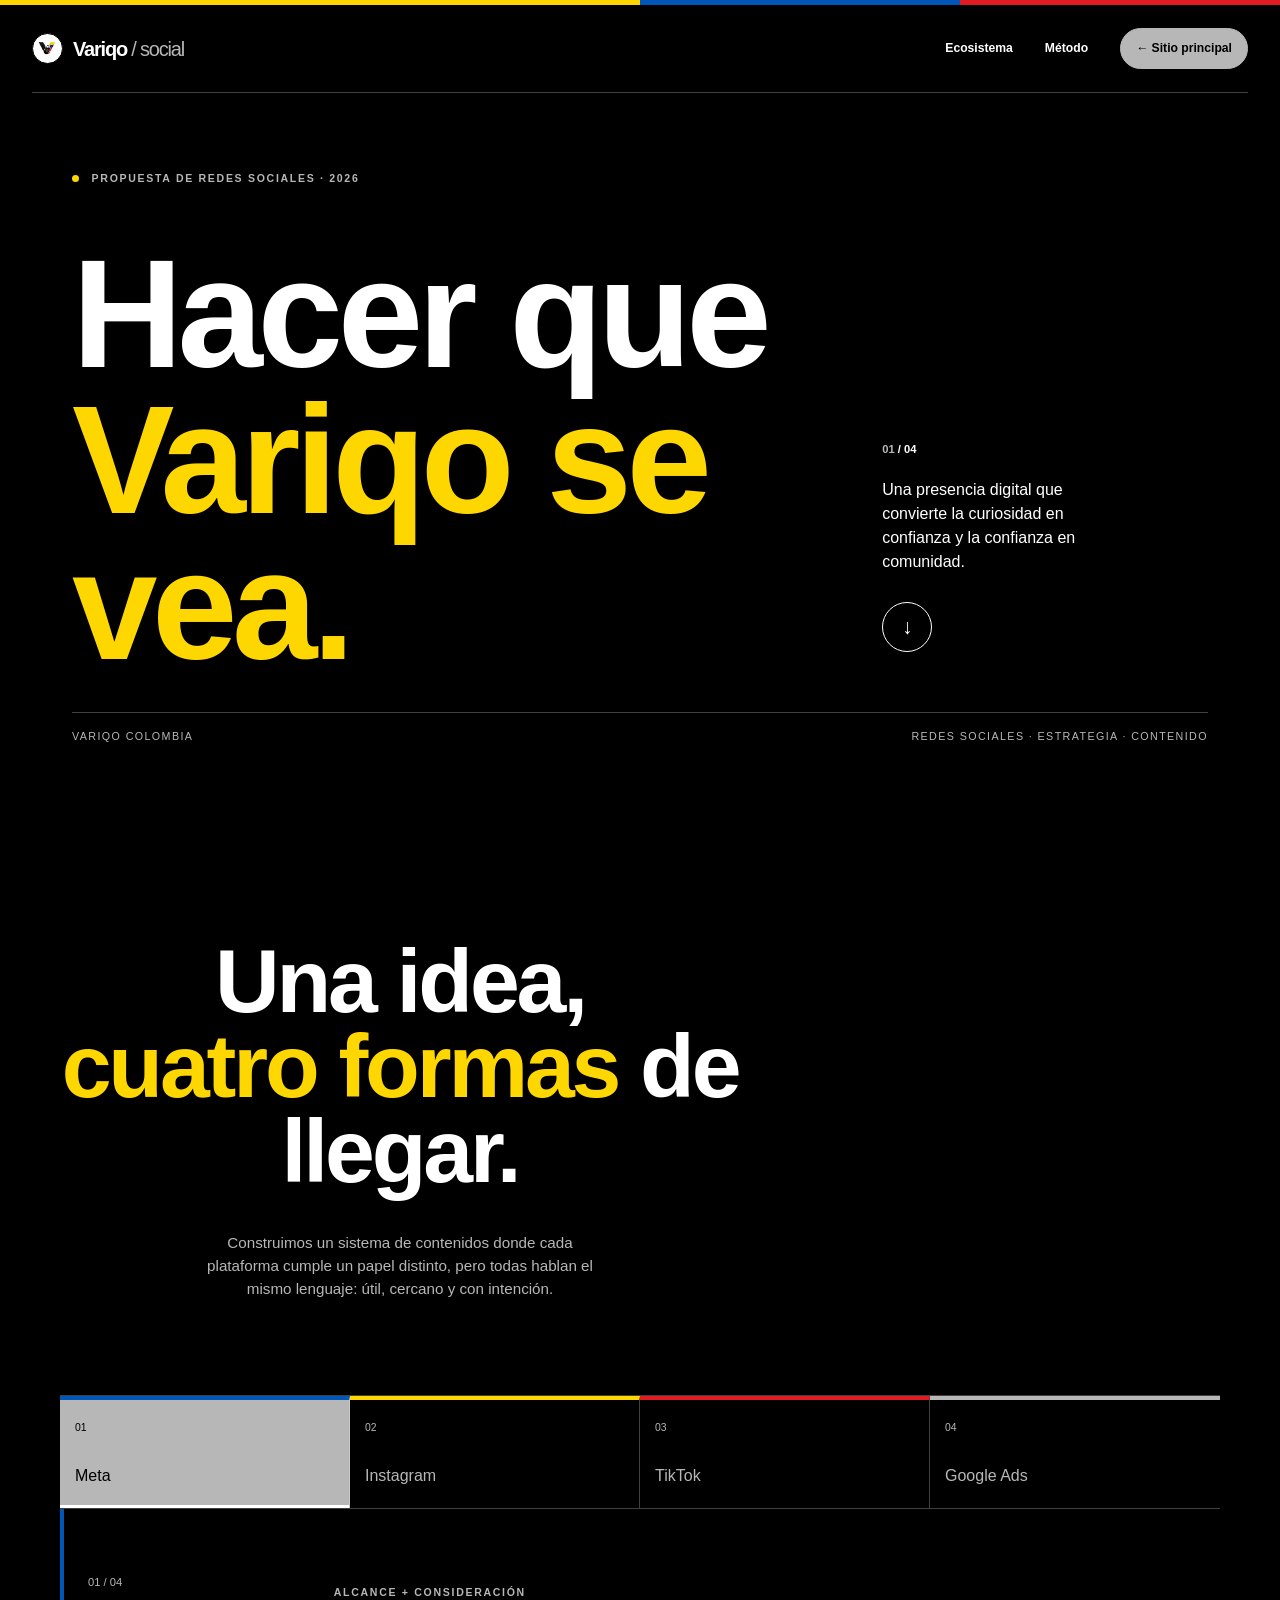
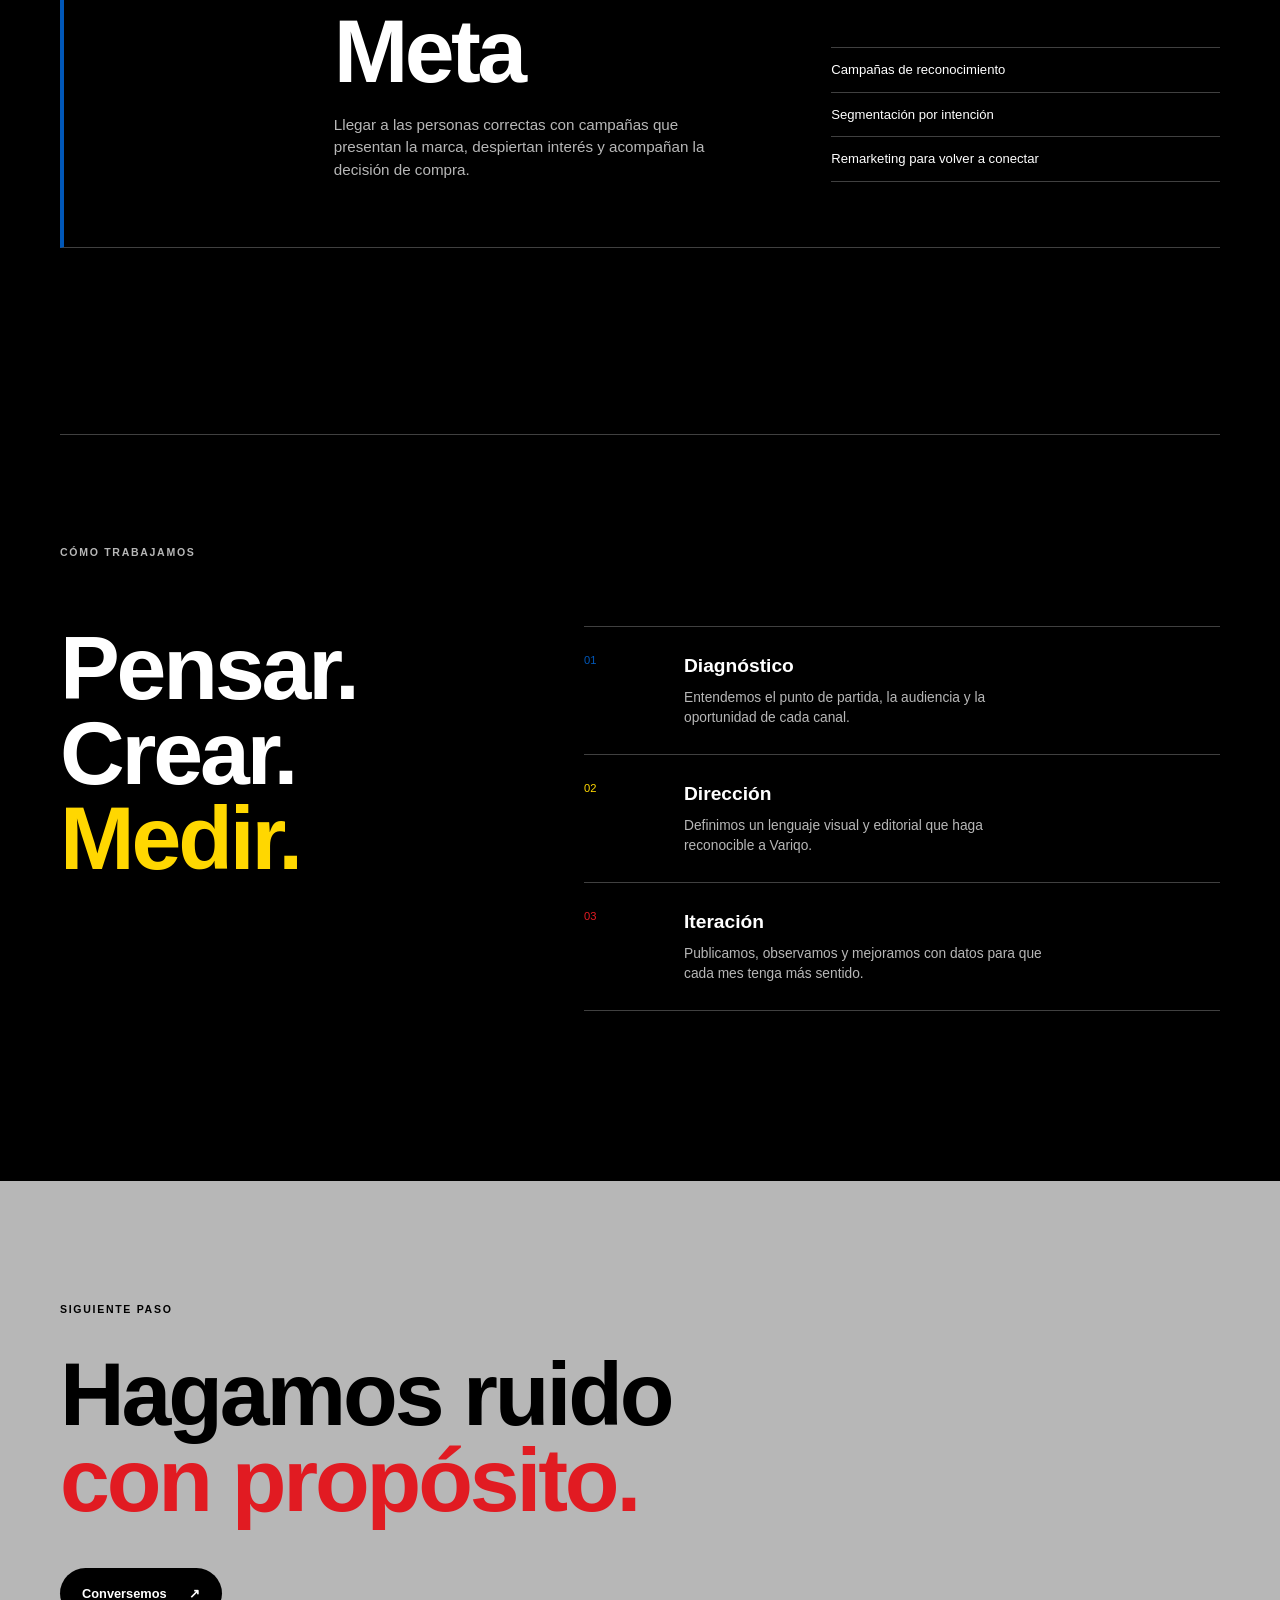
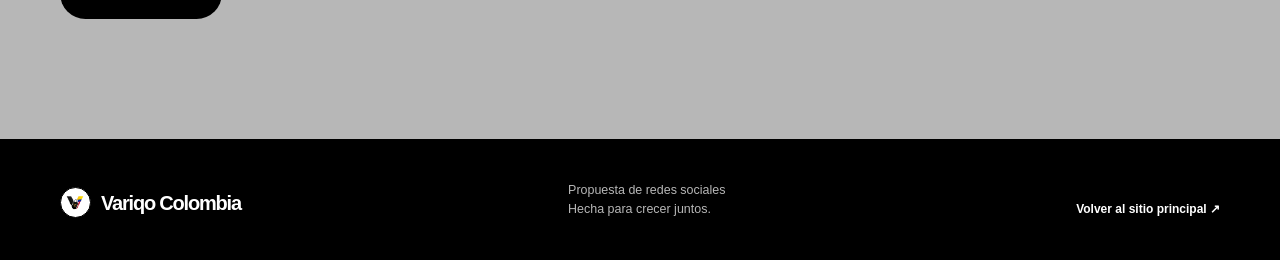
==== commit 0dc6ba39: "Refine proposal hero and statement Co-authored-by: Copilot App <223556219+Copilot@users.noreply.gith" ====
--- a/propuesta-redes.html
+++ b/propuesta-redes.html
@@ -41,7 +41,6 @@
       </section>
 
       <section class="statement section-wrap" id="ecosistema" aria-labelledby="ecosistema-title">
-        <div class="section-label">El ecosistema</div>
         <div class="statement-copy">
           <h2 id="ecosistema-title">Una idea,<br /><em>cuatro formas</em> de llegar.</h2>
           <p>Construimos un sistema de contenidos donde cada plataforma cumple un papel distinto, pero todas hablan el mismo lenguaje: útil, cercano y con intención.</p>
--- a/propuesta-redes.css
+++ b/propuesta-redes.css
@@ -32,7 +32,7 @@
 .hero-kicker, .section-label, .platform-type { text-transform: uppercase; letter-spacing: .16em; font-size: .66rem; font-weight: 700; color: var(--gray); }
 .hero-kicker { color: var(--gray); }
 .dot { width: 7px; height: 7px; display: inline-block; margin-right: 8px; background: var(--yellow); border-radius: 50%; }
-.hero-grid { display: grid; grid-template-columns: 1.4fr .6fr; align-items: end; gap: 50px; margin-top: 65px; }
+.hero-grid { display: grid; grid-template-columns: 1.4fr .6fr; align-items: end; gap: 50px; margin-top: 65px; margin-bottom: 22px; position: relative; top: -10px; }
 h1, h2, h3, .platform-tabs { font-family: var(--font-brand); }
 h1, h2 { margin: 0; font-weight: 700; letter-spacing: -.035em; line-height: .95; }
 h1 { font-size: clamp(4.6rem, 12vw, 10rem); }
@@ -46,10 +46,10 @@
 .circle-link:hover, .circle-link:focus-visible { background: var(--white); color: var(--black); transform: translateY(3px); }
 .hero-foot { display: flex; justify-content: space-between; border-top: 1px solid var(--line); padding-top: 15px; color: var(--gray); font-size: .67rem; text-transform: uppercase; letter-spacing: .13em; }
 .hero-foot p { margin: 0; }
-.statement { display: grid; grid-template-columns: .45fr 1fr; gap: 40px; padding-top: 165px; padding-bottom: 95px; }
+.statement { display: block; padding-top: 165px; padding-bottom: 95px; text-align: center; }
 .statement-copy { max-width: 680px; }
 h2 { font-size: clamp(3.5rem, 7vw, 6.4rem); }
-.statement-copy > p { max-width: 400px; margin: 38px 0 0 auto; color: var(--gray); font-size: .95rem; }
+.statement-copy > p { max-width: 400px; margin: 38px auto 0; color: var(--gray); font-size: .95rem; }
 .platforms { padding-bottom: 155px; }
 .platform-tabs { display: grid; grid-template-columns: repeat(4, 1fr); border-top: 1px solid var(--line); border-bottom: 1px solid var(--line); }
 .platform-tab { padding: 20px 15px; border: 0; border-right: 1px solid var(--line); border-top: 4px solid var(--gray); background: transparent; color: var(--gray); text-align: left; cursor: pointer; transition: background .2s, color .2s; }
@@ -85,7 +85,7 @@
 .proposal-cta { background: var(--gray); color: var(--black); padding: 110px 0 120px; }
 .proposal-cta .section-label { color: var(--black); }
 .cta-inner h2 { margin: 35px 0 45px; }
-.cta-inner h2 em { color: var(--yellow); }
+.cta-inner h2 em { color: var(--red); }
 .button { display: inline-flex; gap: 22px; align-items: center; padding: 16px 22px; border-radius: 999px; font-size: .8rem; font-weight: 700; text-decoration: none; transition: background .2s, transform .2s; }
 .button:hover, .button:focus-visible { transform: translateY(-3px); }
 .button-light { background: var(--black); color: var(--white); }
@@ -101,11 +101,10 @@
   .proposal-header { min-height: 76px; }
   .proposal-header nav a:not(.header-back) { display: none; }
   .proposal-hero { min-height: 590px; padding: 55px 0 25px; }
-  .hero-grid, .statement, .method-layout { grid-template-columns: 1fr; gap: 45px; }
-  .hero-grid { margin-top: 55px; }
+  .hero-grid, .method-layout { grid-template-columns: 1fr; gap: 45px; }
+  .hero-grid { margin-top: 55px; margin-bottom: 18px; top: -8px; }
   .hero-intro { max-width: 330px; padding-bottom: 28px; }
   .statement { padding-top: 110px; padding-bottom: 70px; }
-  .statement-copy > p { margin-left: 0; }
   .platforms { padding-bottom: 100px; }
   .platform-tabs { grid-template-columns: repeat(2, 1fr); }
   .platform-tab:nth-child(2) { border-right: 0; }
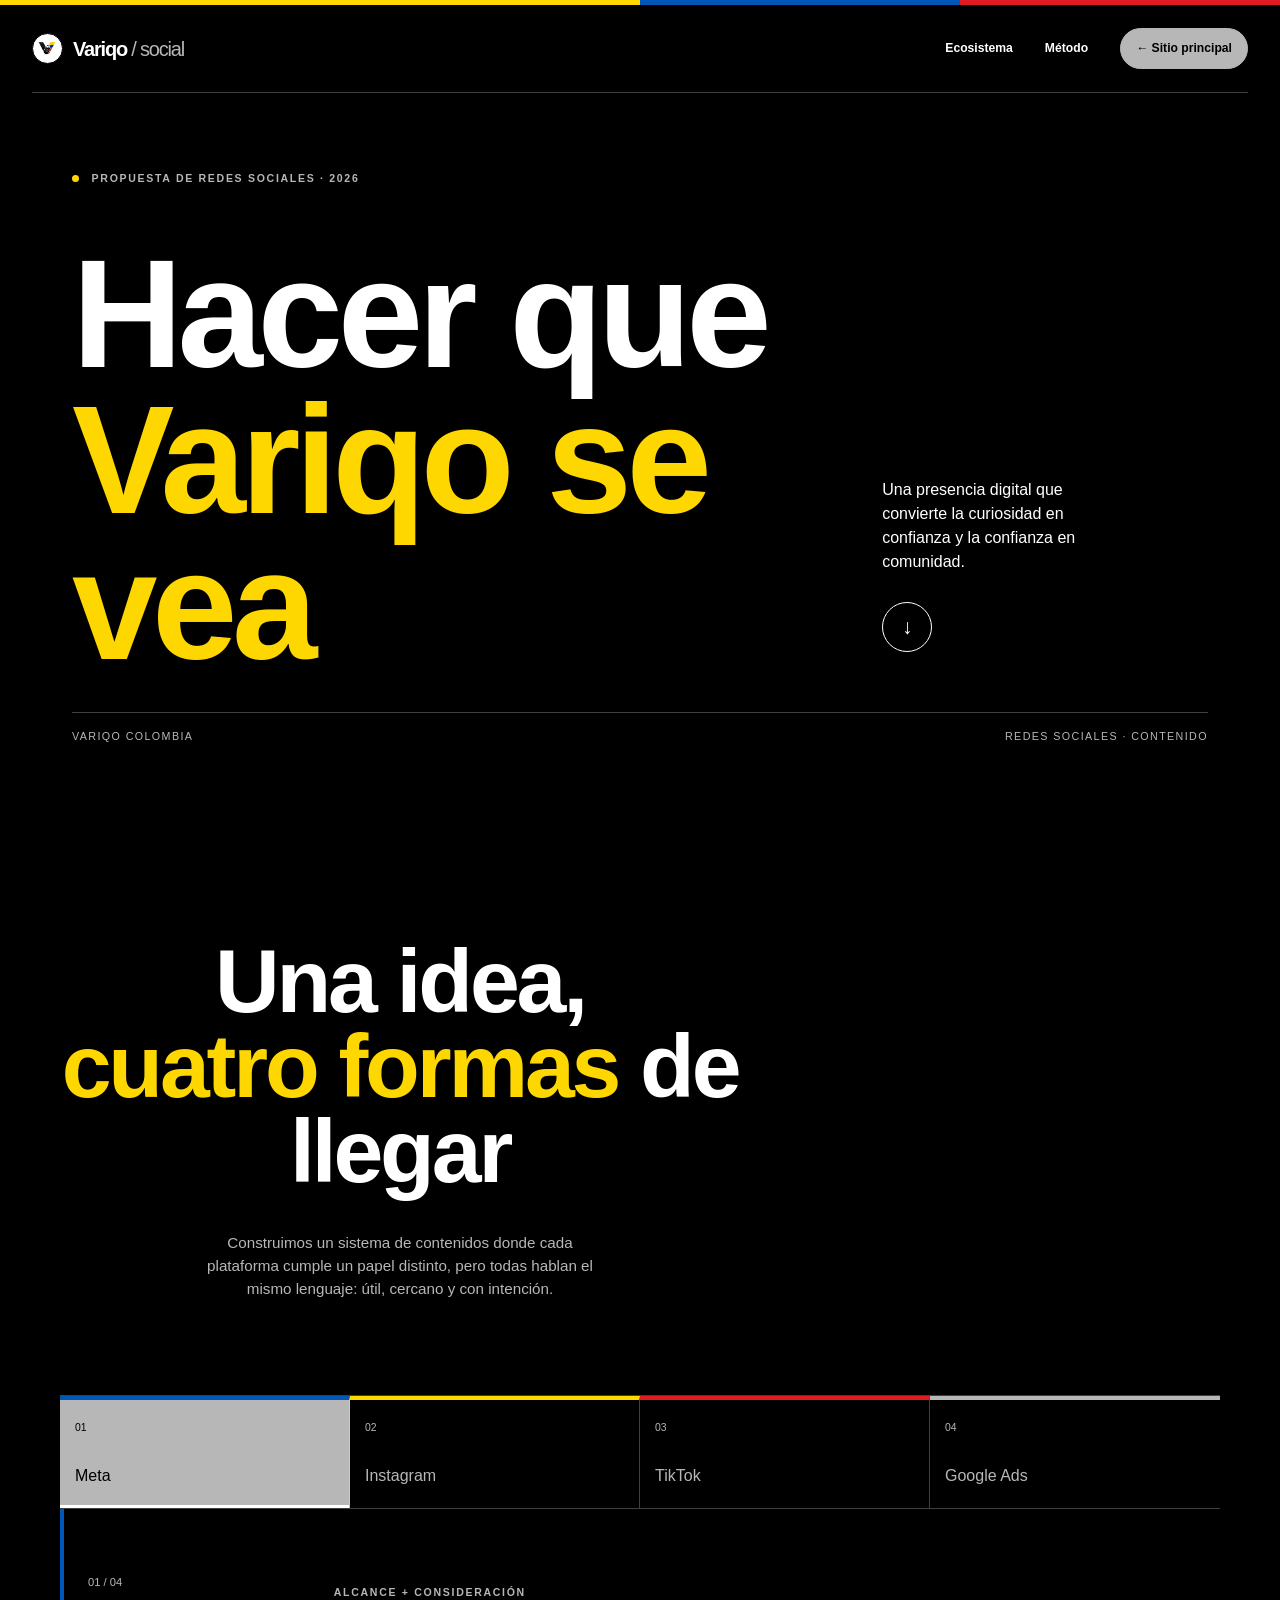
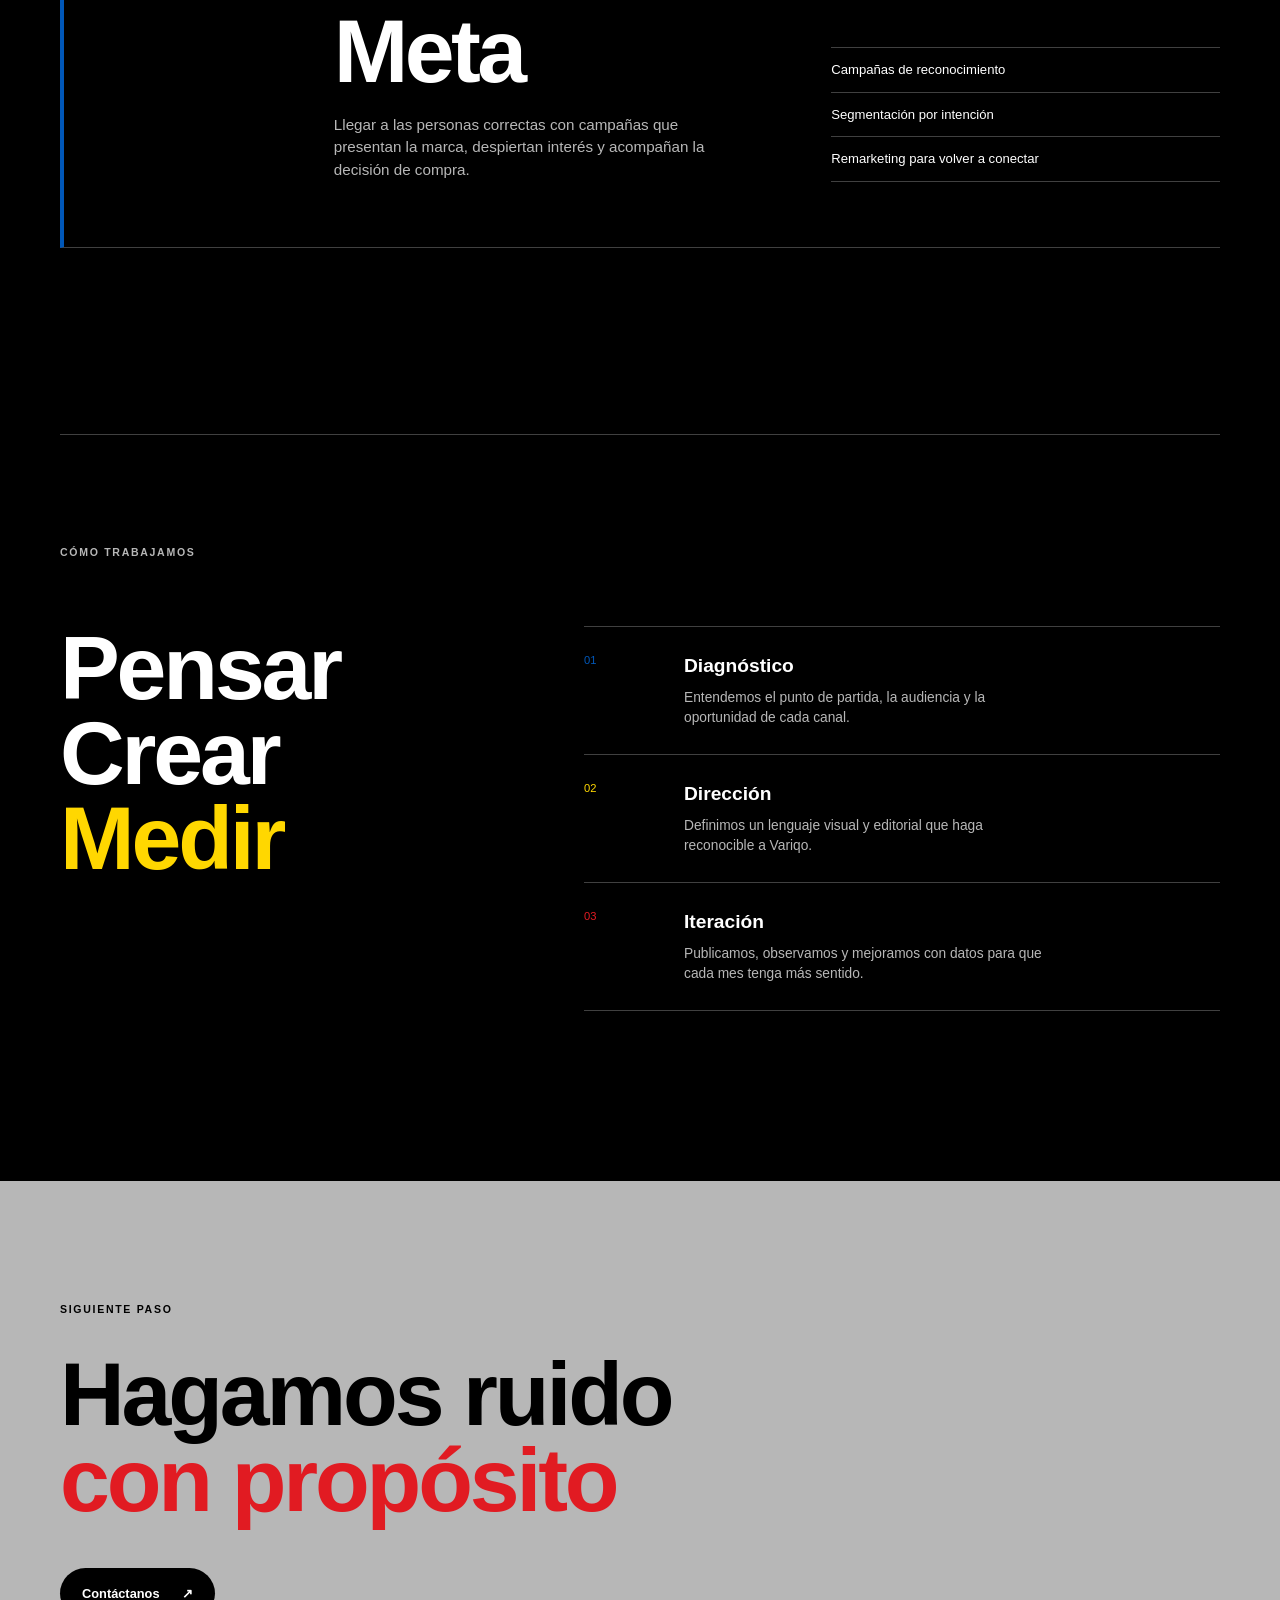
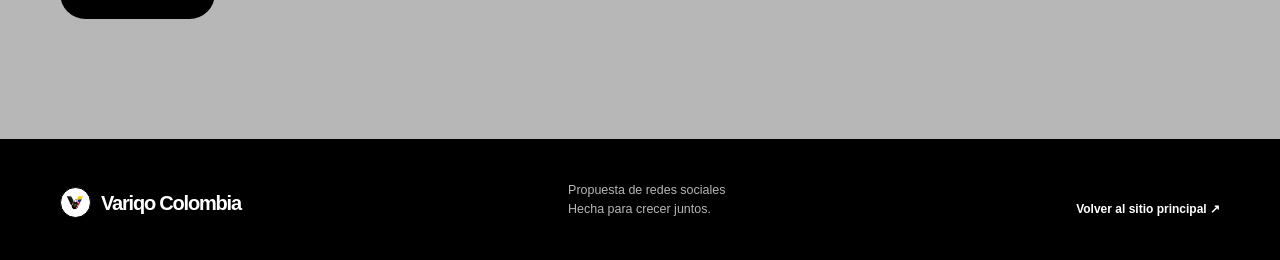
==== commit f5e755b7: "Merge pull request #28 from txrres-3/txrres-3-social-media-proposal Refine proposal hero and stateme" ====
--- a/propuesta-redes.html
+++ b/propuesta-redes.html
@@ -26,23 +26,23 @@
         <div class="hero-kicker"><span class="dot" aria-hidden="true"></span> Propuesta de redes sociales · 2026</div>
         <div class="hero-grid">
           <div>
-            <h1 id="proposal-title">Hacer que<br /><em>Variqo se vea.</em></h1>
+            <h1 id="proposal-title">Hacer que<br /><em>Variqo se vea</em></h1>
           </div>
           <div class="hero-intro">
-            <p class="hero-index">01 <span>/ 04</span></p>
+            <p class="hero-index"><span> </span></p>
             <p>Una presencia digital que convierte la curiosidad en confianza y la confianza en comunidad.</p>
             <a class="circle-link" href="#ecosistema" aria-label="Ver el ecosistema de canales"><span aria-hidden="true">↓</span></a>
           </div>
         </div>
         <div class="hero-foot">
           <p>Variqo Colombia</p>
-          <p>Redes sociales · Estrategia · Contenido</p>
+          <p>Redes sociales · Contenido</p>
         </div>
       </section>
 
       <section class="statement section-wrap" id="ecosistema" aria-labelledby="ecosistema-title">
         <div class="statement-copy">
-          <h2 id="ecosistema-title">Una idea,<br /><em>cuatro formas</em> de llegar.</h2>
+          <h2 id="ecosistema-title">Una idea,<br /><em>cuatro formas</em> de llegar</h2>
           <p>Construimos un sistema de contenidos donde cada plataforma cumple un papel distinto, pero todas hablan el mismo lenguaje: útil, cercano y con intención.</p>
         </div>
       </section>
@@ -82,7 +82,7 @@
       <section class="method section-wrap" id="metodo" aria-labelledby="method-title">
         <div class="section-label">Cómo trabajamos</div>
         <div class="method-layout">
-          <h2 id="method-title">Pensar.<br />Crear.<br /><em>Medir.</em></h2>
+          <h2 id="method-title">Pensar<br />Crear<br /><em>Medir</em></h2>
           <div class="method-steps">
             <div class="method-step"><span>01</span><div><h3>Diagnóstico</h3><p>Entendemos el punto de partida, la audiencia y la oportunidad de cada canal.</p></div></div>
             <div class="method-step"><span>02</span><div><h3>Dirección</h3><p>Definimos un lenguaje visual y editorial que haga reconocible a Variqo.</p></div></div>
@@ -94,8 +94,8 @@
       <section class="proposal-cta" aria-labelledby="cta-title">
         <div class="section-wrap cta-inner">
           <p class="section-label">Siguiente paso</p>
-          <h2 id="cta-title">Hagamos ruido<br /><em>con propósito.</em></h2>
-          <a class="button button-light" href="https://wa.me/573053157688" target="_blank" rel="noopener noreferrer">Conversemos <span aria-hidden="true">↗</span></a>
+          <h2 id="cta-title">Hagamos ruido<br /><em>con propósito</em></h2>
+          <a class="button button-light" href="https://wa.me/573053157688" target="_blank" rel="noopener noreferrer">Contáctanos <span aria-hidden="true">↗</span></a>
         </div>
       </section>
     </main>
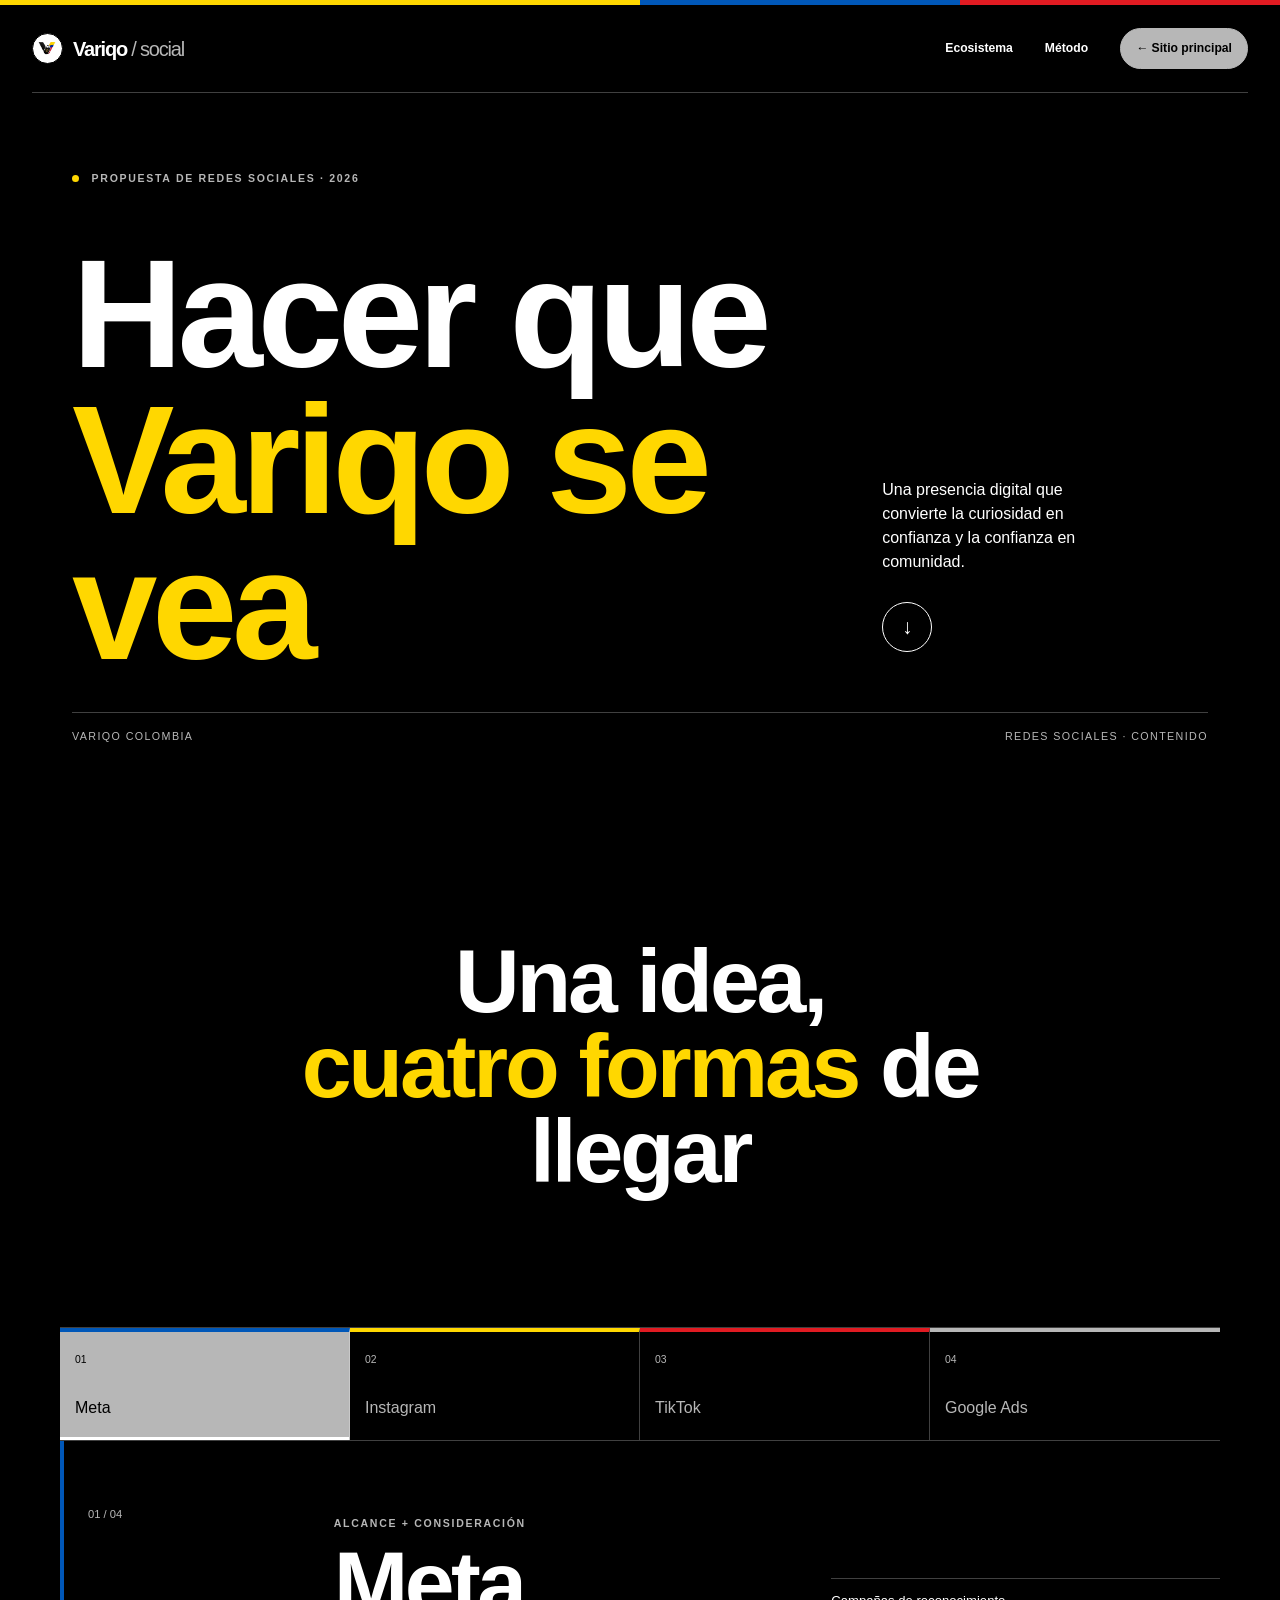
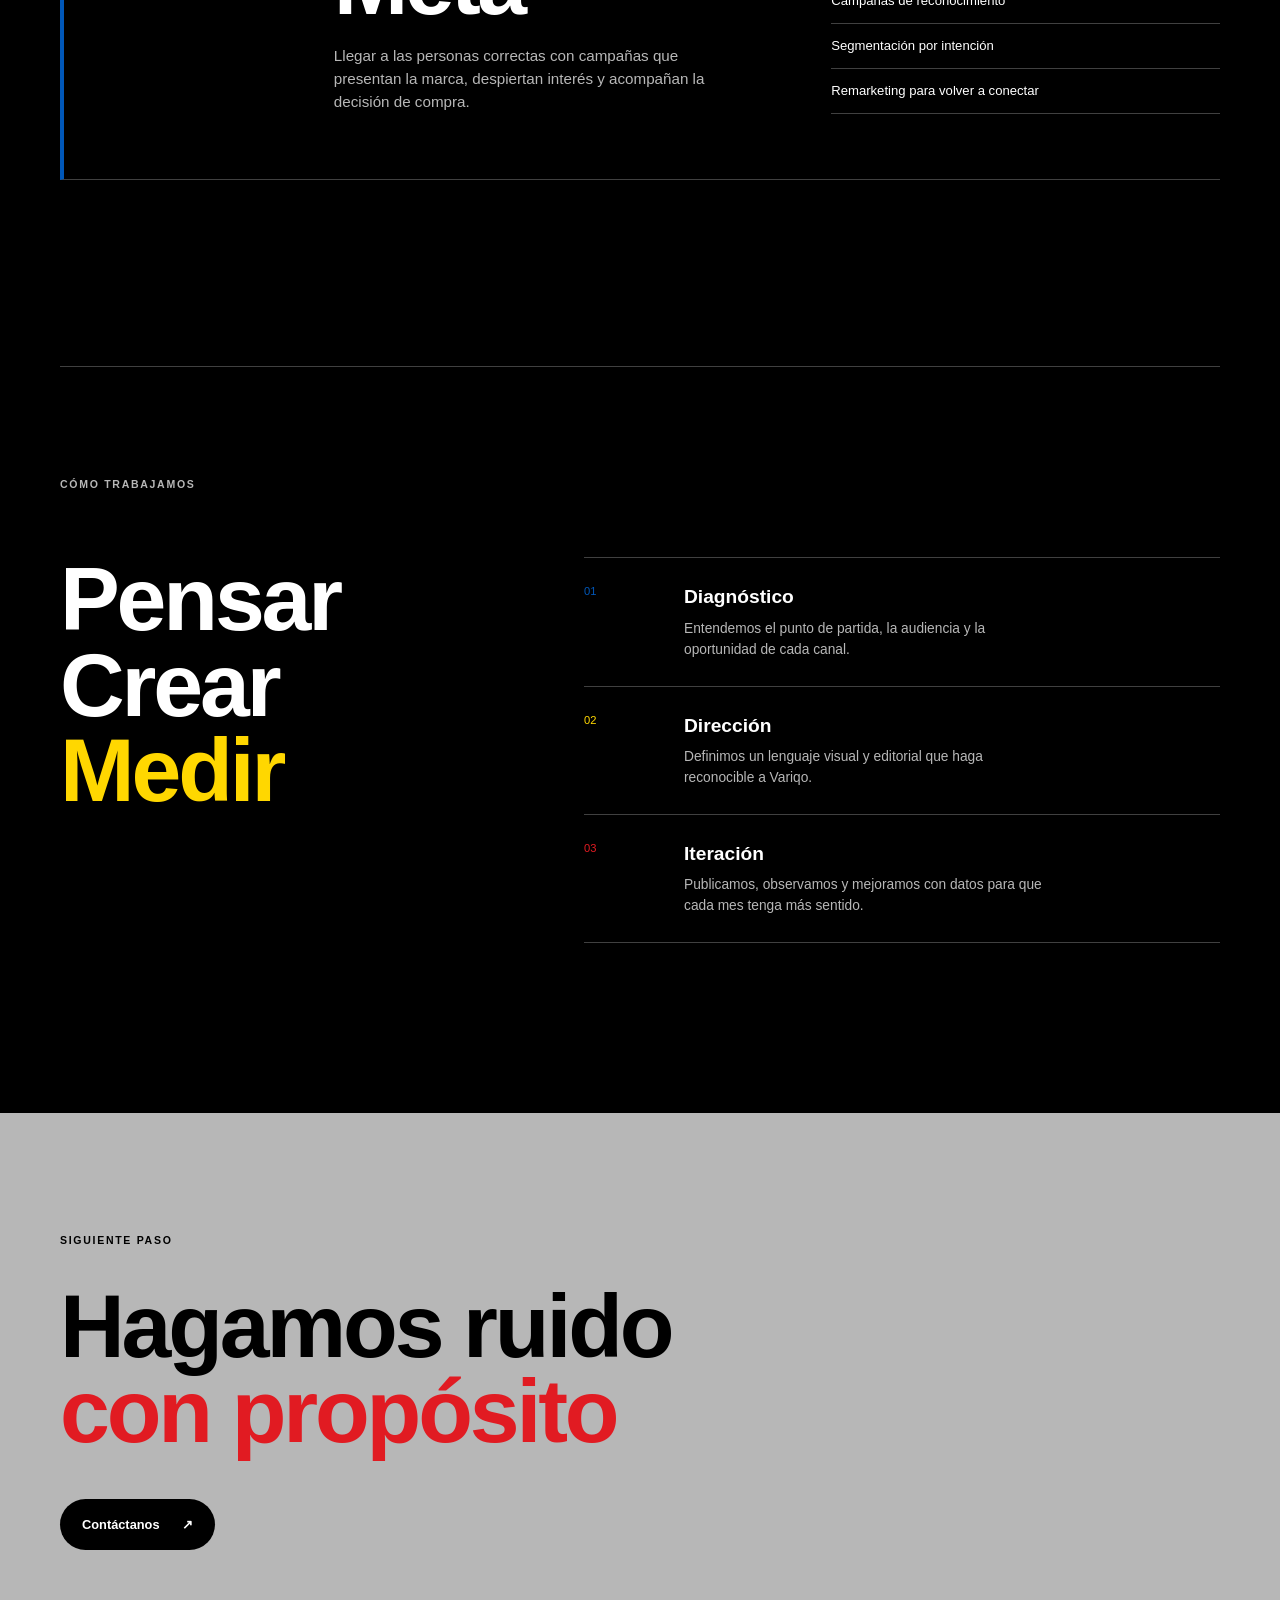
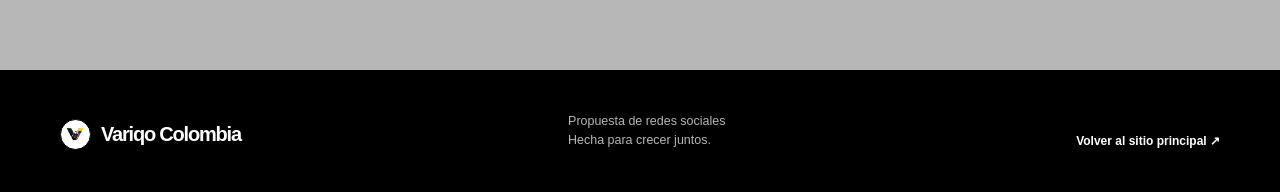
==== commit 561bf124: "Remove paragraph from ecosystem section Removed a paragraph from the ecosystem section." ====
--- a/propuesta-redes.html
+++ b/propuesta-redes.html
@@ -43,8 +43,7 @@
       <section class="statement section-wrap" id="ecosistema" aria-labelledby="ecosistema-title">
         <div class="statement-copy">
           <h2 id="ecosistema-title">Una idea,<br /><em>cuatro formas</em> de llegar</h2>
-          <p>Construimos un sistema de contenidos donde cada plataforma cumple un papel distinto, pero todas hablan el mismo lenguaje: útil, cercano y con intención.</p>
-        </div>
+          <p></div>
       </section>
 
       <section class="platforms section-wrap" aria-label="Canales de comunicación">
--- a/propuesta-redes.css
+++ b/propuesta-redes.css
@@ -47,7 +47,7 @@
 .hero-foot { display: flex; justify-content: space-between; border-top: 1px solid var(--line); padding-top: 15px; color: var(--gray); font-size: .67rem; text-transform: uppercase; letter-spacing: .13em; }
 .hero-foot p { margin: 0; }
 .statement { display: block; padding-top: 165px; padding-bottom: 95px; text-align: center; }
-.statement-copy { max-width: 680px; }
+.statement-copy { max-width: 680px; margin: 0 auto; }
 h2 { font-size: clamp(3.5rem, 7vw, 6.4rem); }
 .statement-copy > p { max-width: 400px; margin: 38px auto 0; color: var(--gray); font-size: .95rem; }
 .platforms { padding-bottom: 155px; }
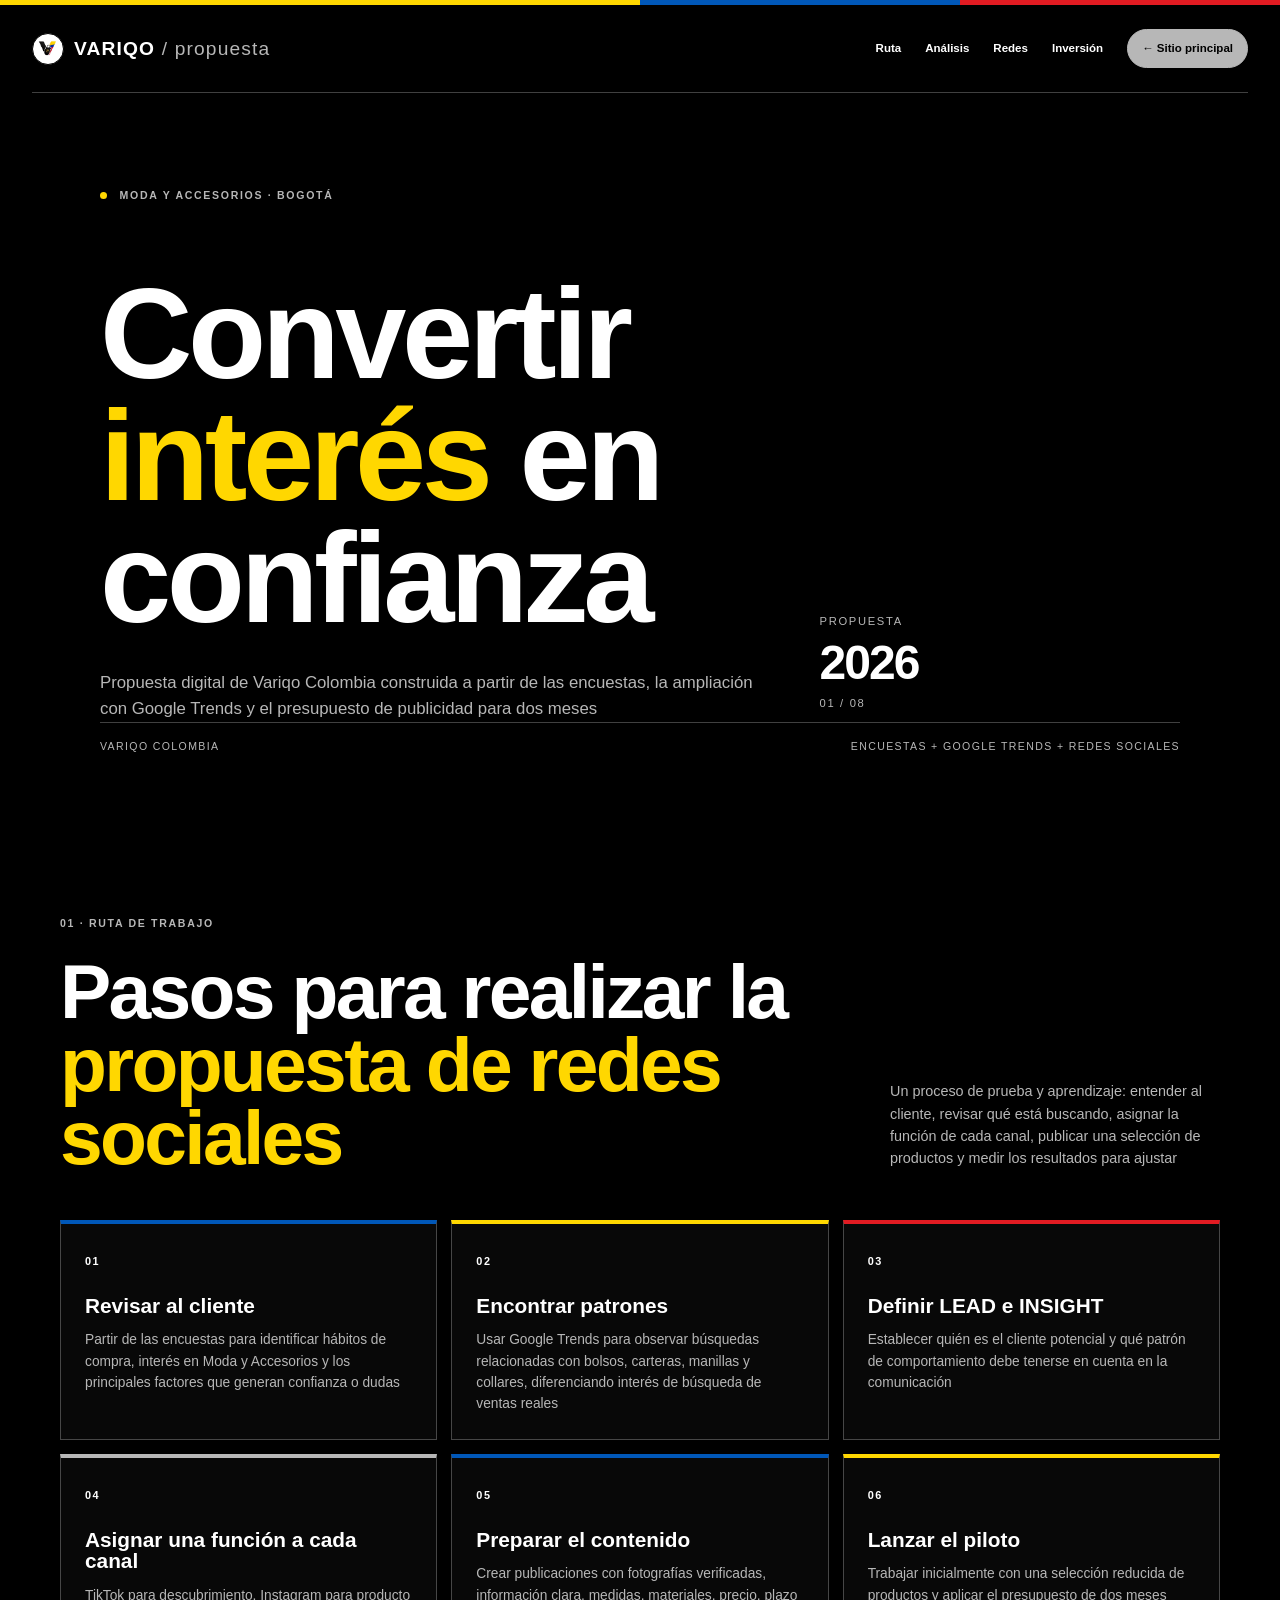
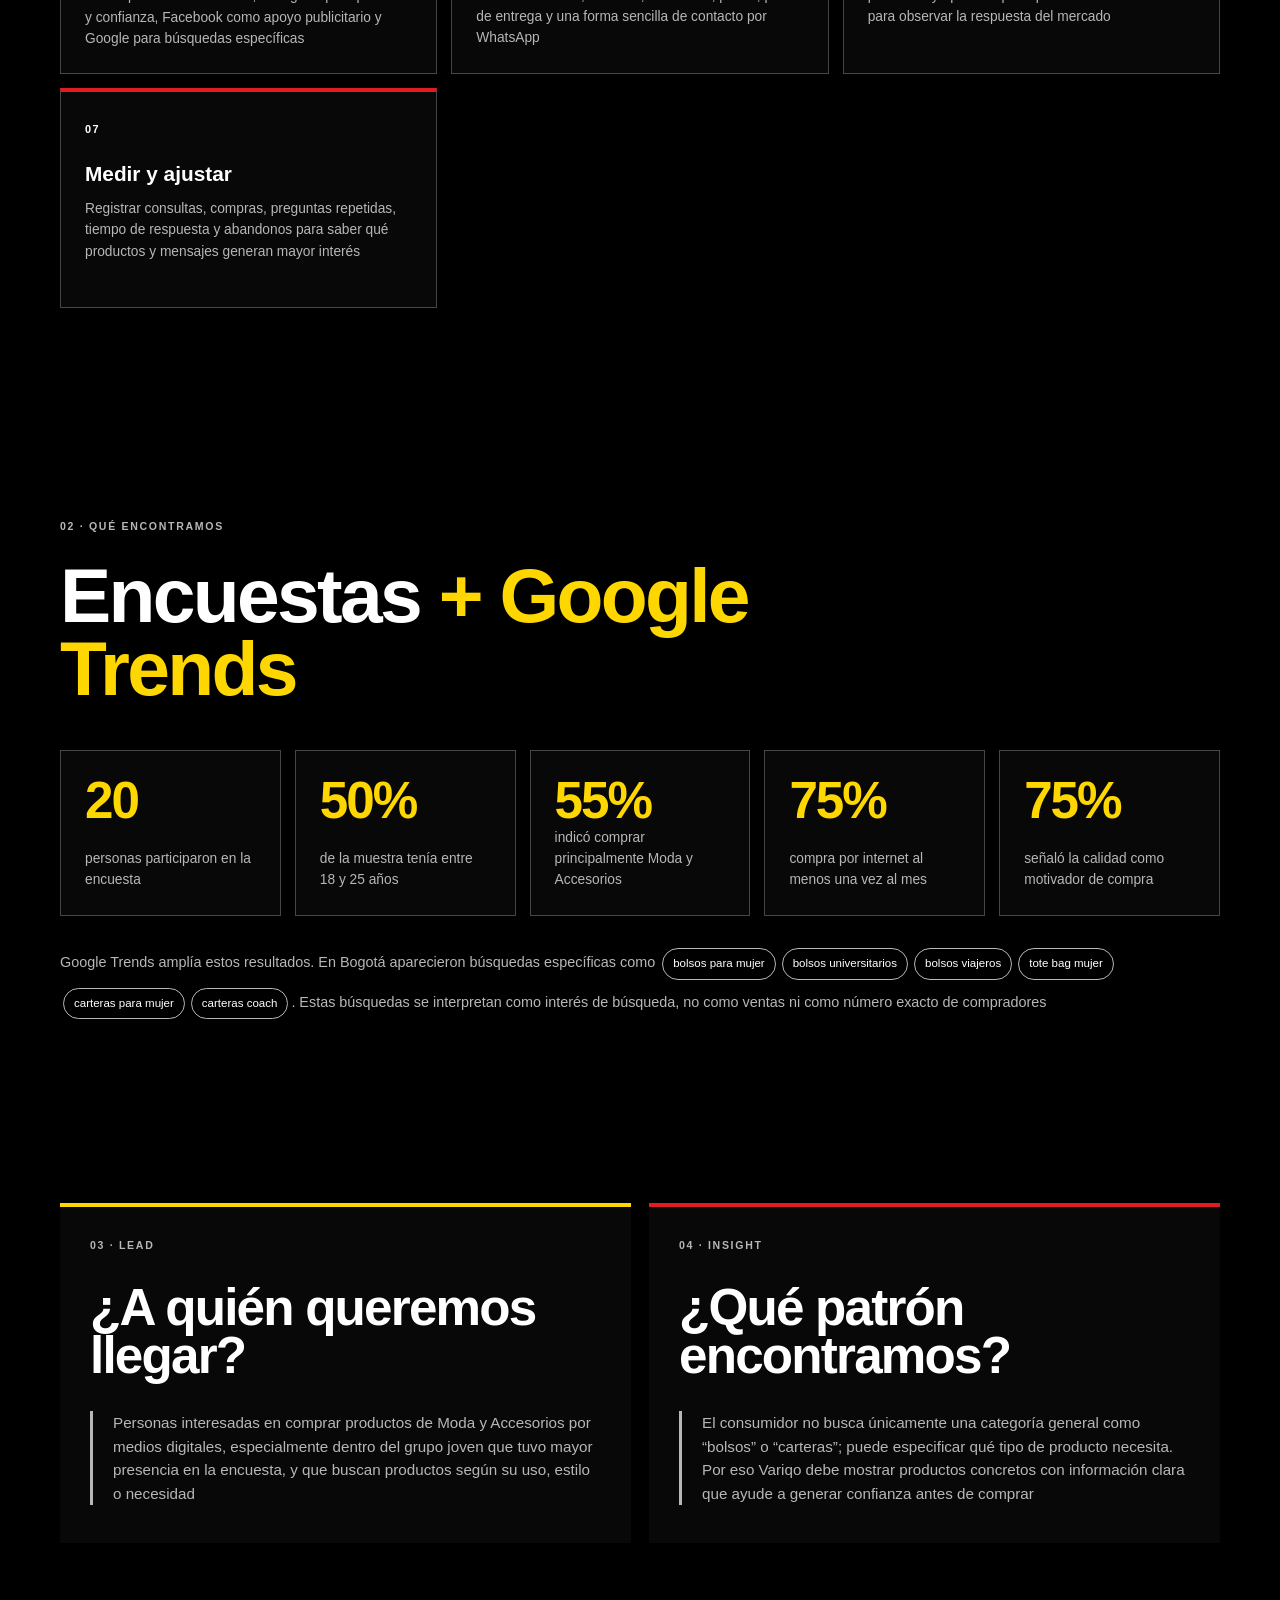
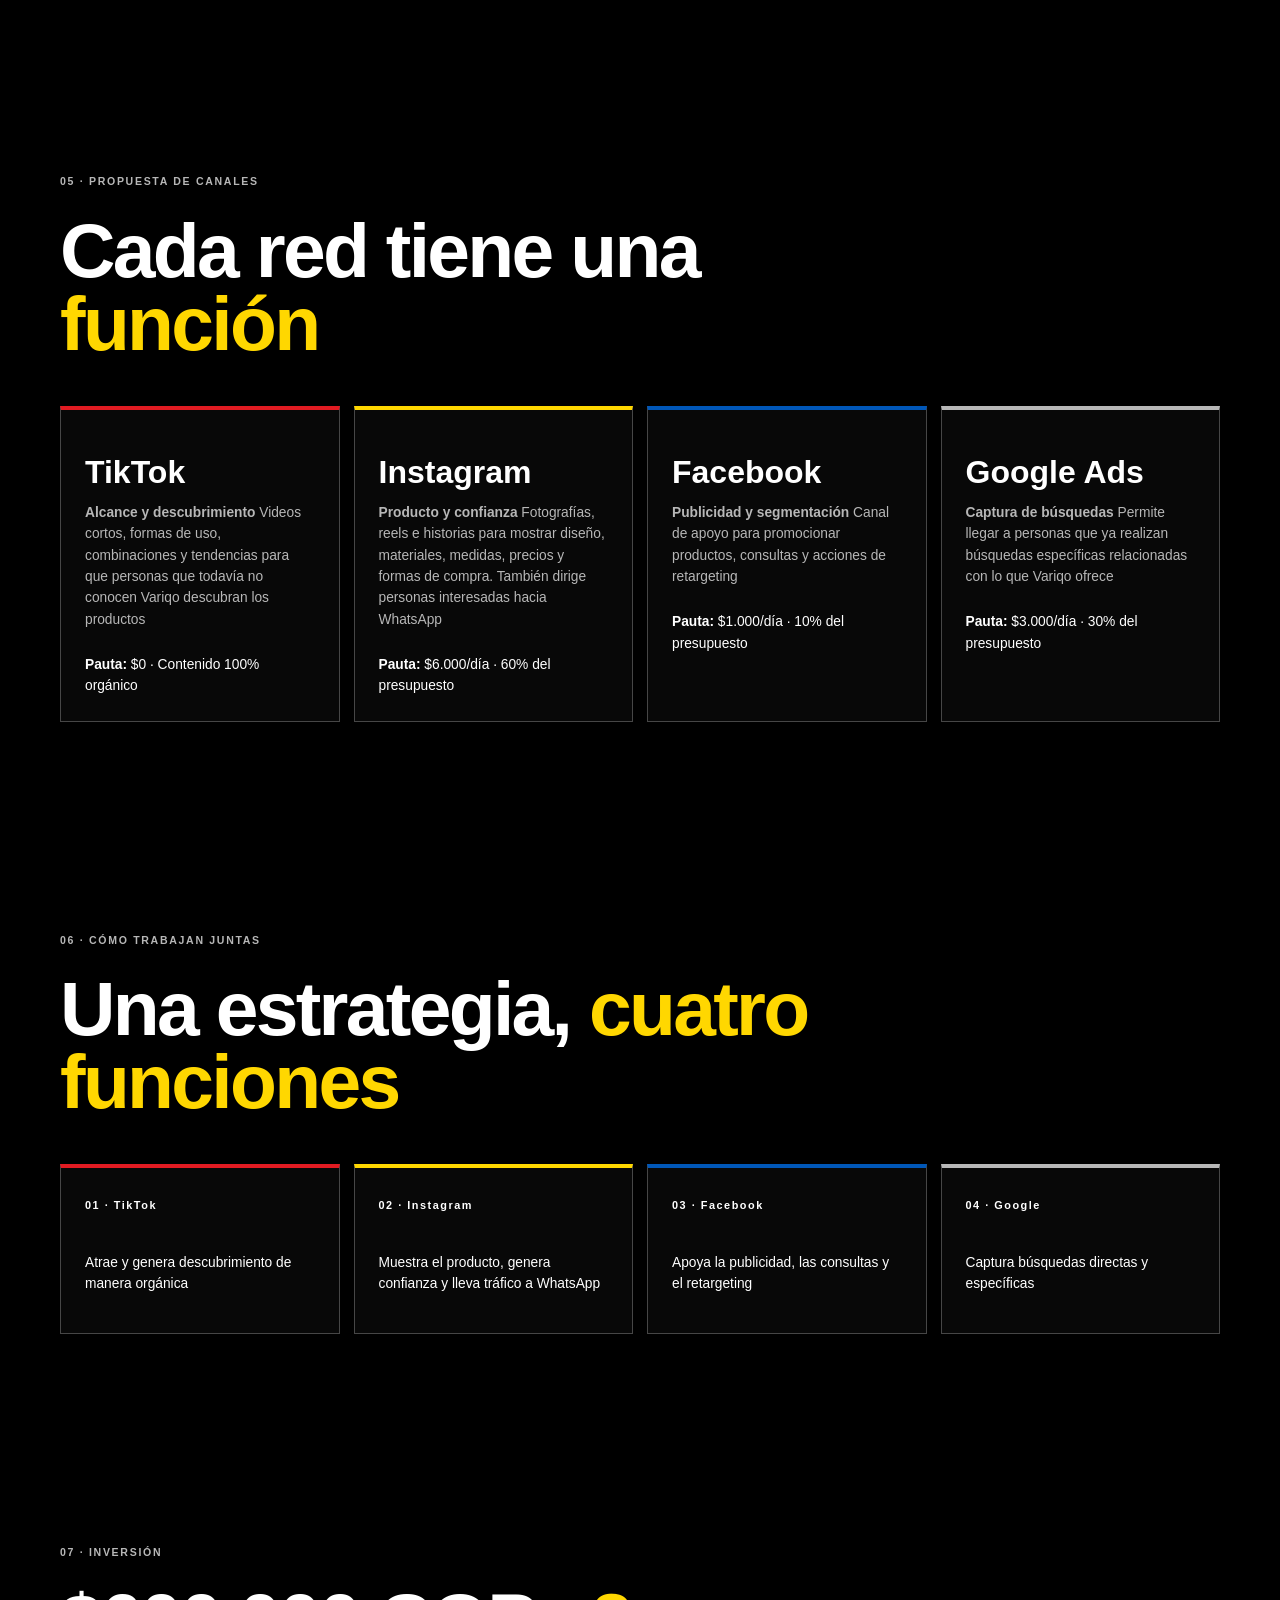
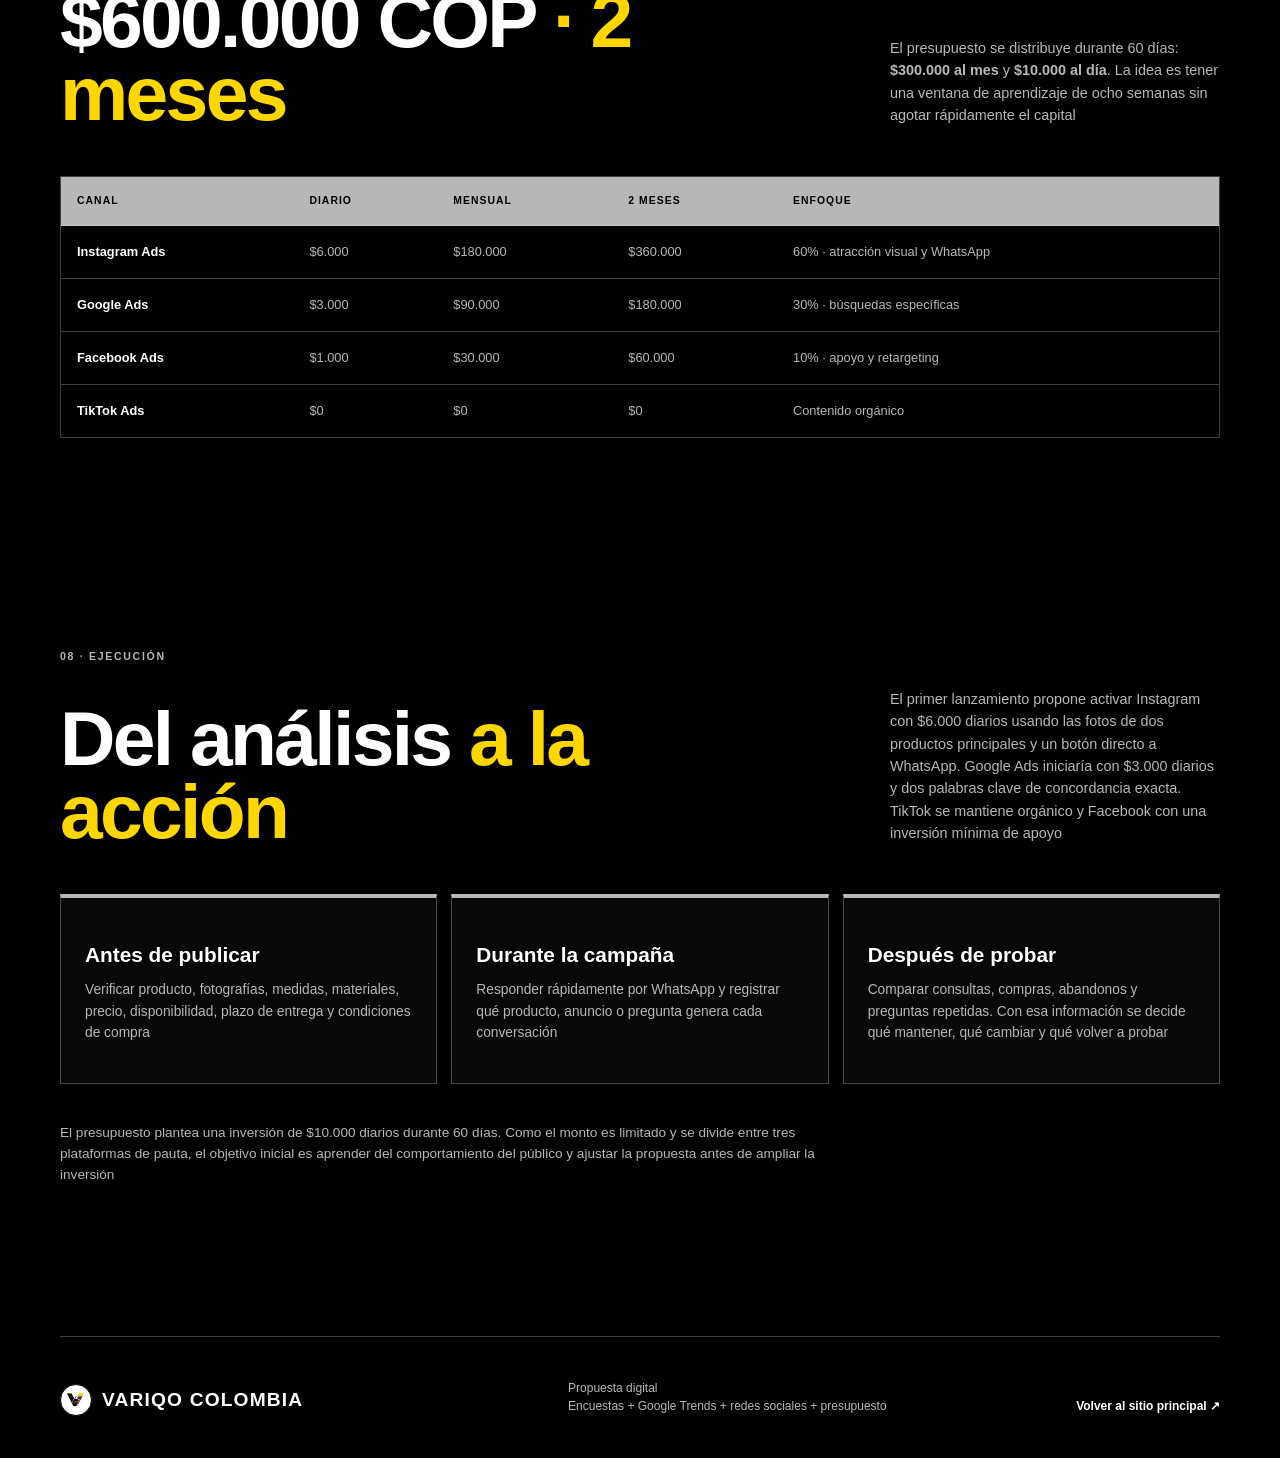
==== commit 78bf6942: "Redesign proposal with digital strategy content Co-authored-by: Copilot App <223556219+Copilot@users" ====
--- a/propuesta-redes.html
+++ b/propuesta-redes.html
@@ -3,107 +3,114 @@
   <head>
     <meta charset="UTF-8" />
     <meta name="viewport" content="width=device-width, initial-scale=1.0" />
-    <meta name="description" content="Propuesta de redes sociales para Variqo Colombia: una presencia digital conectada, medible y hecha para crecer." />
+    <meta name="description" content="Propuesta digital de Variqo Colombia: análisis, canales, inversión y ruta de ejecución para Moda y Accesorios." />
     <meta name="theme-color" content="#000000" />
-    <title>Propuesta de redes | Variqo Colombia</title>
+    <title>Variqo Colombia | Propuesta digital</title>
     <link rel="stylesheet" href="propuesta-redes.css" />
   </head>
   <body>
     <header class="proposal-header">
       <a class="proposal-brand" href="index.html" aria-label="Volver a Variqo Colombia">
         <span class="brand-mark" aria-hidden="true"><img src="assets/variqo-logo-clean.png" alt="" /></span>
-        <span>Variqo <span class="brand-muted">/ social</span></span>
+        <span>VARIQO <span class="brand-muted">/ propuesta</span></span>
       </a>
       <nav aria-label="Navegación de la propuesta">
-        <a href="#ecosistema">Ecosistema</a>
-        <a href="#metodo">Método</a>
+        <a href="#ruta">Ruta</a>
+        <a href="#analisis">Análisis</a>
+        <a href="#canales">Redes</a>
+        <a href="#inversion">Inversión</a>
         <a class="header-back" href="index.html"><span aria-hidden="true">←</span> Sitio principal</a>
       </nav>
     </header>
 
     <main>
-      <section class="proposal-hero" aria-labelledby="proposal-title">
-        <div class="hero-kicker"><span class="dot" aria-hidden="true"></span> Propuesta de redes sociales · 2026</div>
+      <section class="proposal-hero section-wrap" aria-labelledby="proposal-title">
+        <div class="hero-kicker"><span class="dot" aria-hidden="true"></span> Moda y Accesorios · Bogotá</div>
         <div class="hero-grid">
           <div>
-            <h1 id="proposal-title">Hacer que<br /><em>Variqo se vea</em></h1>
+            <h1 id="proposal-title">Convertir<br /><em>interés</em> en confianza</h1>
+            <p class="hero-lead">Propuesta digital de Variqo Colombia construida a partir de las encuestas, la ampliación con Google Trends y el presupuesto de publicidad para dos meses</p>
           </div>
-          <div class="hero-intro">
-            <p class="hero-index"><span> </span></p>
-            <p>Una presencia digital que convierte la curiosidad en confianza y la confianza en comunidad.</p>
-            <a class="circle-link" href="#ecosistema" aria-label="Ver el ecosistema de canales"><span aria-hidden="true">↓</span></a>
-          </div>
+          <div class="hero-index"><span>Propuesta</span><strong>2026</strong><span>01 / 08</span></div>
         </div>
-        <div class="hero-foot">
-          <p>Variqo Colombia</p>
-          <p>Redes sociales · Contenido</p>
+        <div class="hero-foot"><span>Variqo Colombia</span><span>Encuestas + Google Trends + redes sociales</span></div>
+      </section>
+
+      <section class="content-section section-wrap" id="ruta" aria-labelledby="ruta-title">
+        <div class="section-kicker">01 · Ruta de trabajo</div>
+        <div class="section-heading">
+          <h2 id="ruta-title">Pasos para realizar la <em>propuesta de redes sociales</em></h2>
+          <p>Un proceso de prueba y aprendizaje: entender al cliente, revisar qué está buscando, asignar la función de cada canal, publicar una selección de productos y medir los resultados para ajustar</p>
+        </div>
+        <div class="info-grid steps-grid">
+          <article class="info-card accent-blue"><span class="card-number">01</span><h3>Revisar al cliente</h3><p>Partir de las encuestas para identificar hábitos de compra, interés en Moda y Accesorios y los principales factores que generan confianza o dudas</p></article>
+          <article class="info-card accent-yellow"><span class="card-number">02</span><h3>Encontrar patrones</h3><p>Usar Google Trends para observar búsquedas relacionadas con bolsos, carteras, manillas y collares, diferenciando interés de búsqueda de ventas reales</p></article>
+          <article class="info-card accent-red"><span class="card-number">03</span><h3>Definir LEAD e INSIGHT</h3><p>Establecer quién es el cliente potencial y qué patrón de comportamiento debe tenerse en cuenta en la comunicación</p></article>
+          <article class="info-card accent-gray"><span class="card-number">04</span><h3>Asignar una función a cada canal</h3><p>TikTok para descubrimiento, Instagram para producto y confianza, Facebook como apoyo publicitario y Google para búsquedas específicas</p></article>
+          <article class="info-card accent-blue"><span class="card-number">05</span><h3>Preparar el contenido</h3><p>Crear publicaciones con fotografías verificadas, información clara, medidas, materiales, precio, plazo de entrega y una forma sencilla de contacto por WhatsApp</p></article>
+          <article class="info-card accent-yellow"><span class="card-number">06</span><h3>Lanzar el piloto</h3><p>Trabajar inicialmente con una selección reducida de productos y aplicar el presupuesto de dos meses para observar la respuesta del mercado</p></article>
+          <article class="info-card accent-red"><span class="card-number">07</span><h3>Medir y ajustar</h3><p>Registrar consultas, compras, preguntas repetidas, tiempo de respuesta y abandonos para saber qué productos y mensajes generan mayor interés</p></article>
         </div>
       </section>
 
-      <section class="statement section-wrap" id="ecosistema" aria-labelledby="ecosistema-title">
-        <div class="statement-copy">
-          <h2 id="ecosistema-title">Una idea,<br /><em>cuatro formas</em> de llegar</h2>
-          <p></div>
+      <section class="content-section section-wrap" id="analisis" aria-labelledby="analisis-title">
+        <div class="section-kicker">02 · Qué encontramos</div>
+        <div class="section-heading"><h2 id="analisis-title">Encuestas <em>+ Google Trends</em></h2></div>
+        <div class="metrics-grid">
+          <article class="metric-card"><strong>20</strong><span>personas participaron en la encuesta</span></article>
+          <article class="metric-card"><strong>50%</strong><span>de la muestra tenía entre 18 y 25 años</span></article>
+          <article class="metric-card"><strong>55%</strong><span>indicó comprar principalmente Moda y Accesorios</span></article>
+          <article class="metric-card"><strong>75%</strong><span>compra por internet al menos una vez al mes</span></article>
+          <article class="metric-card"><strong>75%</strong><span>señaló la calidad como motivador de compra</span></article>
+        </div>
+        <p class="analysis-note">Google Trends amplía estos resultados. En Bogotá aparecieron búsquedas específicas como <span class="tag">bolsos para mujer</span><span class="tag">bolsos universitarios</span><span class="tag">bolsos viajeros</span><span class="tag">tote bag mujer</span><span class="tag">carteras para mujer</span><span class="tag">carteras coach</span>. Estas búsquedas se interpretan como interés de búsqueda, no como ventas ni como número exacto de compradores</p>
       </section>
 
-      <section class="platforms section-wrap" aria-label="Canales de comunicación">
-        <div class="platform-tabs" role="tablist" aria-label="Selecciona una plataforma">
-          <button class="platform-tab is-active" id="tab-meta" role="tab" aria-selected="true" aria-controls="panel-meta" data-platform="meta"><span>01</span> Meta</button>
-          <button class="platform-tab" id="tab-instagram" role="tab" aria-selected="false" aria-controls="panel-instagram" data-platform="instagram"><span>02</span> Instagram</button>
-          <button class="platform-tab" id="tab-tiktok" role="tab" aria-selected="false" aria-controls="panel-tiktok" data-platform="tiktok"><span>03</span> TikTok</button>
-          <button class="platform-tab" id="tab-google" role="tab" aria-selected="false" aria-controls="panel-google" data-platform="google"><span>04</span> Google Ads</button>
-        </div>
+      <section class="insight-section section-wrap" aria-labelledby="lead-title">
+        <div class="insight-block accent-yellow"><div class="section-kicker">03 · LEAD</div><h2 id="lead-title">¿A quién queremos llegar?</h2><p class="quote">Personas interesadas en comprar productos de Moda y Accesorios por medios digitales, especialmente dentro del grupo joven que tuvo mayor presencia en la encuesta, y que buscan productos según su uso, estilo o necesidad</p></div>
+        <div class="insight-block accent-red" aria-labelledby="insight-title"><div class="section-kicker">04 · INSIGHT</div><h2 id="insight-title">¿Qué patrón encontramos?</h2><p class="quote">El consumidor no busca únicamente una categoría general como “bolsos” o “carteras”; puede especificar qué tipo de producto necesita. Por eso Variqo debe mostrar productos concretos con información clara que ayude a generar confianza antes de comprar</p></div>
+      </section>
 
-        <div class="platform-panels">
-          <article class="platform-panel is-active" id="panel-meta" role="tabpanel" aria-labelledby="tab-meta" data-panel="meta">
-            <div class="panel-number">01 / 04</div>
-            <div class="panel-main"><p class="platform-type">Alcance + consideración</p><h3>Meta</h3><p class="panel-description">Llegar a las personas correctas con campañas que presentan la marca, despiertan interés y acompañan la decisión de compra.</p></div>
-            <ul class="deliverables"><li>Campañas de reconocimiento</li><li>Segmentación por intención</li><li>Remarketing para volver a conectar</li></ul>
-          </article>
-          <article class="platform-panel" id="panel-instagram" role="tabpanel" aria-labelledby="tab-instagram" data-panel="instagram" hidden>
-            <div class="panel-number">02 / 04</div>
-            <div class="panel-main"><p class="platform-type">Identidad + comunidad</p><h3>Instagram</h3><p class="panel-description">Convertir el catálogo en una experiencia visual consistente: piezas que se reconocen, se guardan y se comparten.</p></div>
-            <ul class="deliverables"><li>Dirección visual del feed</li><li>Reels y stories con ritmo</li><li>Calendario editorial mensual</li></ul>
-          </article>
-          <article class="platform-panel" id="panel-tiktok" role="tabpanel" aria-labelledby="tab-tiktok" data-panel="tiktok" hidden>
-            <div class="panel-number">03 / 04</div>
-            <div class="panel-main"><p class="platform-type">Descubrimiento + cultura</p><h3>TikTok</h3><p class="panel-description">Mostrar el lado más humano y ágil de Variqo con ideas nativas, espontáneas y diseñadas para detener el scroll.</p></div>
-            <ul class="deliverables"><li>Conceptos nativos de plataforma</li><li>Guiones breves y hooks</li><li>Lectura de tendencias</li></ul>
-          </article>
-          <article class="platform-panel" id="panel-google" role="tabpanel" aria-labelledby="tab-google" data-panel="google" hidden>
-            <div class="panel-number">04 / 04</div>
-            <div class="panel-main"><p class="platform-type">Intención + conversión</p><h3>Google Ads</h3><p class="panel-description">Capturar la demanda cuando ya existe una necesidad y llevarla directamente a la respuesta que Variqo puede ofrecer.</p></div>
-            <ul class="deliverables"><li>Campañas de búsqueda</li><li>Palabras clave de alto valor</li><li>Optimización por conversiones</li></ul>
-          </article>
+      <section class="content-section section-wrap" id="canales" aria-labelledby="canales-title">
+        <div class="section-kicker">05 · Propuesta de canales</div>
+        <div class="section-heading"><h2 id="canales-title">Cada red tiene una <em>función</em></h2></div>
+        <div class="info-grid channels-grid">
+          <article class="info-card channel-card accent-red"><h3>TikTok</h3><p><strong>Alcance y descubrimiento</strong> Videos cortos, formas de uso, combinaciones y tendencias para que personas que todavía no conocen Variqo descubran los productos</p><p class="budget-note"><strong>Pauta:</strong> $0 · Contenido 100% orgánico</p></article>
+          <article class="info-card channel-card accent-yellow"><h3>Instagram</h3><p><strong>Producto y confianza</strong> Fotografías, reels e historias para mostrar diseño, materiales, medidas, precios y formas de compra. También dirige personas interesadas hacia WhatsApp</p><p class="budget-note"><strong>Pauta:</strong> $6.000/día · 60% del presupuesto</p></article>
+          <article class="info-card channel-card accent-blue"><h3>Facebook</h3><p><strong>Publicidad y segmentación</strong> Canal de apoyo para promocionar productos, consultas y acciones de retargeting</p><p class="budget-note"><strong>Pauta:</strong> $1.000/día · 10% del presupuesto</p></article>
+          <article class="info-card channel-card accent-gray"><h3>Google Ads</h3><p><strong>Captura de búsquedas</strong> Permite llegar a personas que ya realizan búsquedas específicas relacionadas con lo que Variqo ofrece</p><p class="budget-note"><strong>Pauta:</strong> $3.000/día · 30% del presupuesto</p></article>
         </div>
       </section>
 
-      <section class="method section-wrap" id="metodo" aria-labelledby="method-title">
-        <div class="section-label">Cómo trabajamos</div>
-        <div class="method-layout">
-          <h2 id="method-title">Pensar<br />Crear<br /><em>Medir</em></h2>
-          <div class="method-steps">
-            <div class="method-step"><span>01</span><div><h3>Diagnóstico</h3><p>Entendemos el punto de partida, la audiencia y la oportunidad de cada canal.</p></div></div>
-            <div class="method-step"><span>02</span><div><h3>Dirección</h3><p>Definimos un lenguaje visual y editorial que haga reconocible a Variqo.</p></div></div>
-            <div class="method-step"><span>03</span><div><h3>Iteración</h3><p>Publicamos, observamos y mejoramos con datos para que cada mes tenga más sentido.</p></div></div>
-          </div>
+      <section class="content-section section-wrap" aria-labelledby="functions-title">
+        <div class="section-kicker">06 · Cómo trabajan juntas</div>
+        <div class="section-heading"><h2 id="functions-title">Una estrategia, <em>cuatro funciones</em></h2></div>
+        <div class="info-grid function-grid">
+          <article class="info-card"><span class="card-number">01 · TikTok</span><p>Atrae y genera descubrimiento de manera orgánica</p></article>
+          <article class="info-card"><span class="card-number">02 · Instagram</span><p>Muestra el producto, genera confianza y lleva tráfico a WhatsApp</p></article>
+          <article class="info-card"><span class="card-number">03 · Facebook</span><p>Apoya la publicidad, las consultas y el retargeting</p></article>
+          <article class="info-card"><span class="card-number">04 · Google</span><p>Captura búsquedas directas y específicas</p></article>
         </div>
       </section>
 
-      <section class="proposal-cta" aria-labelledby="cta-title">
-        <div class="section-wrap cta-inner">
-          <p class="section-label">Siguiente paso</p>
-          <h2 id="cta-title">Hagamos ruido<br /><em>con propósito</em></h2>
-          <a class="button button-light" href="https://wa.me/573053157688" target="_blank" rel="noopener noreferrer">Contáctanos <span aria-hidden="true">↗</span></a>
-        </div>
+      <section class="content-section section-wrap" id="inversion" aria-labelledby="inversion-title">
+        <div class="section-kicker">07 · Inversión</div>
+        <div class="section-heading"><h2 id="inversion-title">$600.000 COP <em>· 2 meses</em></h2><p>El presupuesto se distribuye durante 60 días: <strong>$300.000 al mes</strong> y <strong>$10.000 al día</strong>. La idea es tener una ventana de aprendizaje de ocho semanas sin agotar rápidamente el capital</p></div>
+        <div class="table-wrap"><table><thead><tr><th>Canal</th><th>Diario</th><th>Mensual</th><th>2 meses</th><th>Enfoque</th></tr></thead><tbody><tr><td>Instagram Ads</td><td>$6.000</td><td>$180.000</td><td>$360.000</td><td>60% · atracción visual y WhatsApp</td></tr><tr><td>Google Ads</td><td>$3.000</td><td>$90.000</td><td>$180.000</td><td>30% · búsquedas específicas</td></tr><tr><td>Facebook Ads</td><td>$1.000</td><td>$30.000</td><td>$60.000</td><td>10% · apoyo y retargeting</td></tr><tr><td>TikTok Ads</td><td>$0</td><td>$0</td><td>$0</td><td>Contenido orgánico</td></tr></tbody></table></div>
+      </section>
+
+      <section class="content-section section-wrap execution-section" id="accion" aria-labelledby="accion-title">
+        <div class="section-kicker">08 · Ejecución</div>
+        <div class="section-heading"><h2 id="accion-title">Del análisis <em>a la acción</em></h2><p>El primer lanzamiento propone activar Instagram con $6.000 diarios usando las fotos de dos productos principales y un botón directo a WhatsApp. Google Ads iniciaría con $3.000 diarios y dos palabras clave de concordancia exacta. TikTok se mantiene orgánico y Facebook con una inversión mínima de apoyo</p></div>
+        <div class="info-grid execution-grid"><article class="info-card"><h3>Antes de publicar</h3><p>Verificar producto, fotografías, medidas, materiales, precio, disponibilidad, plazo de entrega y condiciones de compra</p></article><article class="info-card"><h3>Durante la campaña</h3><p>Responder rápidamente por WhatsApp y registrar qué producto, anuncio o pregunta genera cada conversación</p></article><article class="info-card"><h3>Después de probar</h3><p>Comparar consultas, compras, abandonos y preguntas repetidas. Con esa información se decide qué mantener, qué cambiar y qué volver a probar</p></article></div>
+        <p class="closing-note">El presupuesto plantea una inversión de $10.000 diarios durante 60 días. Como el monto es limitado y se divide entre tres plataformas de pauta, el objetivo inicial es aprender del comportamiento del público y ajustar la propuesta antes de ampliar la inversión</p>
       </section>
     </main>
 
     <footer class="proposal-footer section-wrap">
-      <a class="proposal-brand" href="index.html" aria-label="Volver a Variqo Colombia"><span class="brand-mark" aria-hidden="true"><img src="assets/variqo-logo-clean.png" alt="" /></span><span>Variqo Colombia</span></a>
-      <p>Propuesta de redes sociales<br />Hecha para crecer juntos.</p>
+      <a class="proposal-brand" href="index.html" aria-label="Volver a Variqo Colombia"><span class="brand-mark" aria-hidden="true"><img src="assets/variqo-logo-clean.png" alt="" /></span><span>VARIQO COLOMBIA</span></a>
+      <p>Propuesta digital<br />Encuestas + Google Trends + redes sociales + presupuesto</p>
       <a class="footer-back" href="index.html">Volver al sitio principal <span aria-hidden="true">↗</span></a>
     </footer>
-    <script src="propuesta-redes.js"></script>
   </body>
 </html>
--- a/propuesta-redes.css
+++ b/propuesta-redes.css
@@ -12,115 +12,111 @@
 
 * { box-sizing: border-box; }
 html { scroll-behavior: smooth; }
-body { margin: 0; background: var(--black); color: var(--white); font-family: var(--font-body); line-height: 1.5; overflow-x: hidden; }
+body { margin: 0; background: var(--black); color: var(--white); font-family: var(--font-body); line-height: 1.55; overflow-x: hidden; }
 body::before { content: ""; display: block; height: 5px; background: linear-gradient(to right, var(--yellow) 0 50%, var(--blue) 50% 75%, var(--red) 75%); }
 a, button { -webkit-tap-highlight-color: transparent; }
 a { color: inherit; }
-button { font: inherit; }
 .section-wrap { width: min(1160px, calc(100% - 64px)); margin: 0 auto; }
-.proposal-header { width: min(1240px, calc(100% - 64px)); min-height: 88px; margin: auto; display: flex; justify-content: space-between; align-items: center; border-bottom: 1px solid var(--line); }
-.proposal-header nav { display: flex; align-items: center; gap: 32px; font-size: .76rem; font-weight: 700; }
+.proposal-header { width: min(1240px, calc(100% - 64px)); min-height: 88px; margin: auto; display: flex; justify-content: space-between; align-items: center; border-bottom: 1px solid var(--line); position: relative; z-index: 2; background: var(--black); }
+.proposal-header nav { display: flex; align-items: center; gap: 24px; font-size: .72rem; font-weight: 700; }
 .proposal-header nav a, .proposal-brand, .footer-back { text-decoration: none; }
-.proposal-header nav a:not(.header-back):hover, .proposal-header nav a:not(.header-back):focus-visible, .footer-back:hover, .footer-back:focus-visible { color: var(--gray); }
-.proposal-brand { display: inline-flex; align-items: center; gap: 10px; font-size: 1.25rem; font-weight: 700; letter-spacing: -.06em; }
+.proposal-header nav a:not(.header-back):hover, .proposal-header nav a:not(.header-back):focus-visible, .footer-back:hover, .footer-back:focus-visible { color: var(--yellow); }
+.proposal-brand { display: inline-flex; align-items: center; gap: 10px; font-size: 1.2rem; font-weight: 700; letter-spacing: .06em; }
 .brand-muted { color: var(--gray); font-weight: 400; }
-.brand-mark { width: 31px; height: 31px; padding: 3px; display: grid; place-items: center; border: 1px solid var(--black); border-radius: 50%; background: var(--white); overflow: hidden; }
+.brand-mark { width: 32px; height: 32px; padding: 3px; display: grid; place-items: center; border: 1px solid var(--black); border-radius: 50%; background: var(--white); overflow: hidden; }
 .brand-mark img { width: 100%; height: 100%; object-fit: contain; }
-.header-back { padding: 10px 15px; border: 1px solid var(--gray); border-radius: 999px; color: var(--black); background: var(--gray); }
+.header-back { padding: 10px 14px; border: 1px solid var(--gray); border-radius: 999px; color: var(--black); background: var(--gray); }
 .header-back:hover, .header-back:focus-visible { background: var(--white); border-color: var(--white); }
-.proposal-hero { width: min(1240px, calc(100% - 64px)); min-height: 650px; margin: auto; padding: 78px 40px 30px; display: flex; flex-direction: column; justify-content: space-between; }
-.hero-kicker, .section-label, .platform-type { text-transform: uppercase; letter-spacing: .16em; font-size: .66rem; font-weight: 700; color: var(--gray); }
-.hero-kicker { color: var(--gray); }
+.proposal-hero { min-height: 620px; padding: 94px 40px 30px; display: flex; flex-direction: column; justify-content: space-between; }
+.hero-kicker, .section-kicker { text-transform: uppercase; letter-spacing: .16em; font-size: .66rem; font-weight: 700; color: var(--gray); }
 .dot { width: 7px; height: 7px; display: inline-block; margin-right: 8px; background: var(--yellow); border-radius: 50%; }
-.hero-grid { display: grid; grid-template-columns: 1.4fr .6fr; align-items: end; gap: 50px; margin-top: 65px; margin-bottom: 22px; position: relative; top: -10px; }
-h1, h2, h3, .platform-tabs { font-family: var(--font-brand); }
+.hero-grid { display: grid; grid-template-columns: 1.3fr .7fr; align-items: end; gap: 50px; margin-top: 70px; }
+h1, h2, h3 { font-family: var(--font-brand); }
 h1, h2 { margin: 0; font-weight: 700; letter-spacing: -.035em; line-height: .95; }
-h1 { font-size: clamp(4.6rem, 12vw, 10rem); }
+h1 { max-width: 800px; font-size: clamp(4rem, 10vw, 8.8rem); }
 h1 em, h2 em { color: var(--yellow); font-style: normal; }
-.hero h1 em { color: var(--yellow); }
-.hero-intro { max-width: 240px; padding-bottom: 28px; }
-.hero-index { color: var(--gray); font-size: .7rem; font-weight: 700; margin: 0 0 20px; }
-.hero-index span { color: var(--white); }
-.hero-intro > p:not(.hero-index) { font-size: 1rem; margin: 0 0 28px; }
-.circle-link { width: 50px; height: 50px; display: grid; place-items: center; border: 1px solid var(--white); border-radius: 50%; font-size: 1.3rem; text-decoration: none; transition: background .2s, color .2s, transform .2s; }
-.circle-link:hover, .circle-link:focus-visible { background: var(--white); color: var(--black); transform: translateY(3px); }
-.hero-foot { display: flex; justify-content: space-between; border-top: 1px solid var(--line); padding-top: 15px; color: var(--gray); font-size: .67rem; text-transform: uppercase; letter-spacing: .13em; }
-.hero-foot p { margin: 0; }
-.statement { display: block; padding-top: 165px; padding-bottom: 95px; text-align: center; }
-.statement-copy { max-width: 680px; margin: 0 auto; }
-h2 { font-size: clamp(3.5rem, 7vw, 6.4rem); }
-.statement-copy > p { max-width: 400px; margin: 38px auto 0; color: var(--gray); font-size: .95rem; }
-.platforms { padding-bottom: 155px; }
-.platform-tabs { display: grid; grid-template-columns: repeat(4, 1fr); border-top: 1px solid var(--line); border-bottom: 1px solid var(--line); }
-.platform-tab { padding: 20px 15px; border: 0; border-right: 1px solid var(--line); border-top: 4px solid var(--gray); background: transparent; color: var(--gray); text-align: left; cursor: pointer; transition: background .2s, color .2s; }
-.platform-tab:nth-child(1) { border-top-color: var(--blue); }
-.platform-tab:nth-child(2) { border-top-color: var(--yellow); }
-.platform-tab:nth-child(3) { border-top-color: var(--red); }
-.platform-tab:last-child { border-right: 0; }
-.platform-tab span { display: block; margin-bottom: 28px; font-size: .65rem; }
-.platform-tab:hover, .platform-tab:focus-visible, .platform-tab.is-active { color: var(--black); background: var(--gray); }
-.platform-tab.is-active { box-shadow: inset 0 -3px var(--white); }
-.platform-panels { min-height: 370px; }
-.platform-panel { display: grid; grid-template-columns: .45fr 1fr .85fr; gap: 40px; padding: 65px 0; border-bottom: 1px solid var(--line); border-left: 4px solid var(--gray); padding-left: 24px; animation: panel-in .35s ease both; }
-.platform-panel[data-panel="meta"] { border-left-color: var(--blue); }
-.platform-panel[data-panel="instagram"] { border-left-color: var(--yellow); }
-.platform-panel[data-panel="tiktok"] { border-left-color: var(--red); }
-@keyframes panel-in { from { opacity: 0; transform: translateY(10px); } to { opacity: 1; transform: translateY(0); } }
-.panel-number { color: var(--gray); font-size: .7rem; }
-.panel-main h3 { margin: 8px 0 22px; font-size: clamp(3.5rem, 7vw, 6.5rem); letter-spacing: -.04em; line-height: .9; }
-.panel-description { max-width: 400px; margin: 0; color: var(--gray); font-size: .95rem; }
-.deliverables { align-self: end; margin: 0; padding: 0; list-style: none; font-size: .82rem; }
-.deliverables li { border-top: 1px solid var(--line); padding: 12px 0; }
-.deliverables li:last-child { border-bottom: 1px solid var(--line); }
-.method { padding: 110px 0 170px; border-top: 1px solid var(--line); }
-.method-layout { display: grid; grid-template-columns: .8fr 1.2fr; gap: 100px; margin-top: 65px; }
-.method-steps { border-top: 1px solid var(--line); }
-.method-step { display: grid; grid-template-columns: 80px 1fr; gap: 20px; padding: 25px 0; border-bottom: 1px solid var(--line); }
-.method-step:nth-child(1) > span { color: var(--blue); }
-.method-step:nth-child(2) > span { color: var(--yellow); }
-.method-step:nth-child(3) > span { color: var(--red); }
-.method-step > span { color: var(--gray); font-size: .7rem; }
-.method-step h3 { margin: 0 0 7px; font-size: 1.2rem; }
-.method-step p { max-width: 360px; margin: 0; color: var(--gray); font-size: .86rem; }
-.proposal-cta { background: var(--gray); color: var(--black); padding: 110px 0 120px; }
-.proposal-cta .section-label { color: var(--black); }
-.cta-inner h2 { margin: 35px 0 45px; }
-.cta-inner h2 em { color: var(--red); }
-.button { display: inline-flex; gap: 22px; align-items: center; padding: 16px 22px; border-radius: 999px; font-size: .8rem; font-weight: 700; text-decoration: none; transition: background .2s, transform .2s; }
-.button:hover, .button:focus-visible { transform: translateY(-3px); }
-.button-light { background: var(--black); color: var(--white); }
-.button-light:hover, .button-light:focus-visible { background: var(--white); color: var(--black); }
-.proposal-footer { display: grid; grid-template-columns: 1fr 1fr auto; gap: 30px; align-items: end; padding-top: 42px; padding-bottom: 42px; }
-.proposal-footer p { margin: 0; color: var(--gray); font-size: .78rem; }
+.hero-lead { max-width: 680px; margin: 32px 0 0; color: var(--gray); font-size: 1.05rem; }
+.hero-index { align-self: end; display: grid; gap: 8px; max-width: 180px; padding-bottom: 10px; color: var(--gray); font-size: .7rem; text-transform: uppercase; letter-spacing: .15em; }
+.hero-index strong { color: var(--white); font-family: var(--font-brand); font-size: 3rem; letter-spacing: -.04em; line-height: 1; }
+.hero-foot { display: flex; justify-content: space-between; border-top: 1px solid var(--line); padding-top: 15px; color: var(--gray); font-size: .66rem; text-transform: uppercase; letter-spacing: .13em; }
+.content-section { padding-top: 130px; padding-bottom: 80px; }
+.section-heading { display: flex; justify-content: space-between; align-items: end; gap: 50px; margin: 24px 0 46px; }
+h2 { max-width: 760px; font-size: clamp(2.8rem, 6vw, 5.8rem); }
+.section-heading > p { max-width: 330px; margin: 0 0 4px; color: var(--gray); font-size: .9rem; }
+.info-grid, .metrics-grid { display: grid; grid-template-columns: repeat(3, 1fr); gap: 14px; }
+.info-card, .metric-card { border: 1px solid var(--line); background: #080808; padding: 24px; }
+.info-card { border-top: 4px solid var(--gray); min-height: 220px; }
+.info-card h3 { margin: 22px 0 13px; font-size: 1.3rem; line-height: 1.05; }
+.info-card p, .metric-card span { color: var(--gray); font-size: .86rem; }
+.info-card p { margin: 0; }
+.card-number { color: var(--white); font-size: .68rem; font-weight: 700; letter-spacing: .14em; }
+.accent-blue { border-top-color: var(--blue); }
+.accent-yellow { border-top-color: var(--yellow); }
+.accent-red { border-top-color: var(--red); }
+.accent-gray { border-top-color: var(--gray); }
+.steps-grid .info-card:last-child { grid-column: span 1; }
+.metrics-grid { grid-template-columns: repeat(5, 1fr); }
+.metric-card { min-height: 165px; display: flex; flex-direction: column; justify-content: space-between; }
+.metric-card strong { color: var(--yellow); font-family: var(--font-brand); font-size: clamp(2.4rem, 4vw, 4rem); letter-spacing: -.04em; line-height: 1; }
+.analysis-note { margin: 28px 0 0; color: var(--gray); font-size: .9rem; }
+.tag { display: inline-block; margin: 4px 3px; padding: 6px 10px; border: 1px solid var(--gray); border-radius: 999px; color: var(--white); font-size: .72rem; }
+.insight-section { display: grid; grid-template-columns: 1fr 1fr; gap: 18px; padding-top: 100px; padding-bottom: 100px; }
+.insight-block { padding: 30px 30px 38px; border-top: 4px solid var(--yellow); background: #080808; }
+.insight-block.accent-red { border-top-color: var(--red); }
+.insight-block h2 { margin: 30px 0; font-size: clamp(2.3rem, 4vw, 4rem); }
+.quote { margin: 0; padding-left: 20px; border-left: 3px solid var(--gray); color: var(--gray); font-size: .95rem; }
+.channels-grid { grid-template-columns: repeat(4, 1fr); }
+.channel-card { min-height: 310px; }
+.channel-card h3 { font-size: 2rem; }
+.budget-note { margin-top: 24px !important; color: var(--white) !important; }
+.function-grid { grid-template-columns: repeat(4, 1fr); }
+.function-grid .info-card { min-height: 170px; }
+.function-grid .info-card:nth-child(1) { border-top-color: var(--red); }
+.function-grid .info-card:nth-child(2) { border-top-color: var(--yellow); }
+.function-grid .info-card:nth-child(3) { border-top-color: var(--blue); }
+.function-grid .info-card:nth-child(4) { border-top-color: var(--gray); }
+.function-grid p { margin-top: 35px; color: var(--white); }
+.table-wrap { overflow-x: auto; border: 1px solid var(--line); }
+table { width: 100%; min-width: 760px; border-collapse: collapse; font-size: .8rem; }
+th, td { padding: 16px; border-bottom: 1px solid var(--line); text-align: left; }
+th { background: var(--gray); color: var(--black); text-transform: uppercase; letter-spacing: .1em; font-size: .65rem; }
+td { color: var(--gray); }
+td:first-child { color: var(--white); font-weight: 700; }
+tr:last-child td { border-bottom: 0; }
+.execution-section { padding-bottom: 150px; }
+.execution-grid { grid-template-columns: repeat(3, 1fr); }
+.execution-grid .info-card { min-height: 190px; }
+.closing-note { max-width: 760px; margin: 38px 0 0; color: var(--gray); font-size: .85rem; }
+.proposal-footer { display: grid; grid-template-columns: 1fr 1fr auto; gap: 30px; align-items: end; padding-top: 42px; padding-bottom: 42px; border-top: 1px solid var(--line); }
+.proposal-footer p { margin: 0; color: var(--gray); font-size: .75rem; }
 .footer-back { font-size: .75rem; font-weight: 700; }
-:focus-visible { outline: 2px solid var(--white); outline-offset: 4px; }
-[hidden] { display: none; }
-@media (prefers-reduced-motion: reduce) { html { scroll-behavior: auto; } *, *::before, *::after { animation-duration: .01ms !important; transition-duration: .01ms !important; } }
-@media (max-width: 800px) {
-  .section-wrap, .proposal-header, .proposal-hero { width: min(100% - 40px, 600px); }
+:focus-visible { outline: 2px solid var(--yellow); outline-offset: 4px; }
+@media (prefers-reduced-motion: reduce) { html { scroll-behavior: auto; } }
+@media (max-width: 900px) {
+  .section-wrap, .proposal-header { width: min(100% - 40px, 680px); }
   .proposal-header { min-height: 76px; }
   .proposal-header nav a:not(.header-back) { display: none; }
-  .proposal-hero { min-height: 590px; padding: 55px 0 25px; }
-  .hero-grid, .method-layout { grid-template-columns: 1fr; gap: 45px; }
-  .hero-grid { margin-top: 55px; margin-bottom: 18px; top: -8px; }
-  .hero-intro { max-width: 330px; padding-bottom: 28px; }
-  .statement { padding-top: 110px; padding-bottom: 70px; }
-  .platforms { padding-bottom: 100px; }
-  .platform-tabs { grid-template-columns: repeat(2, 1fr); }
-  .platform-tab:nth-child(2) { border-right: 0; }
-  .platform-tab:nth-child(-n+2) { border-bottom: 1px solid var(--line); }
-  .platform-panel { grid-template-columns: 1fr; gap: 28px; padding: 45px 0; }
-  .panel-main h3 { margin-bottom: 18px; }
-  .method { padding: 80px 0 110px; }
-  .method-layout { margin-top: 45px; }
-  .proposal-cta { padding: 80px 0; }
+  .proposal-hero { min-height: 600px; padding: 70px 0 25px; }
+  .hero-grid, .section-heading { grid-template-columns: 1fr; display: grid; gap: 28px; align-items: start; }
+  .hero-index { justify-self: start; }
+  .info-grid, .metrics-grid, .channels-grid, .function-grid { grid-template-columns: repeat(2, 1fr); }
+  .insight-section { grid-template-columns: 1fr; }
+  .section-heading > p { max-width: 500px; }
+}
+@media (max-width: 520px) {
+  .section-wrap, .proposal-header { width: min(100% - 32px, 440px); }
+  .proposal-header nav { gap: 0; }
+  .proposal-brand { font-size: 1rem; }
+  .header-back { padding: 8px 10px; font-size: .66rem; }
+  .proposal-hero { min-height: 570px; padding-top: 55px; }
+  .hero-grid { margin-top: 48px; }
+  h1 { font-size: clamp(3.5rem, 17vw, 5.2rem); }
+  h2 { font-size: clamp(2.5rem, 13vw, 4rem); }
+  .hero-foot { display: block; }
+  .hero-foot span { display: block; margin-top: 8px; }
+  .content-section { padding-top: 92px; padding-bottom: 45px; }
+  .info-grid, .metrics-grid, .channels-grid, .function-grid { grid-template-columns: 1fr; }
+  .insight-section { padding-top: 65px; padding-bottom: 60px; }
+  .insight-block { padding: 24px 20px 30px; }
   .proposal-footer { grid-template-columns: 1fr; gap: 22px; }
 }
-@media (max-width: 460px) {
-  h1 { font-size: clamp(3.9rem, 20vw, 6rem); }
-  h2 { font-size: clamp(3rem, 15vw, 5rem); }
-  .hero-foot { display: block; }
-  .hero-foot p + p { margin-top: 8px; }
-  .platform-tab { padding: 15px 10px; font-size: .9rem; }
-  .platform-tab span { margin-bottom: 18px; }
-}
